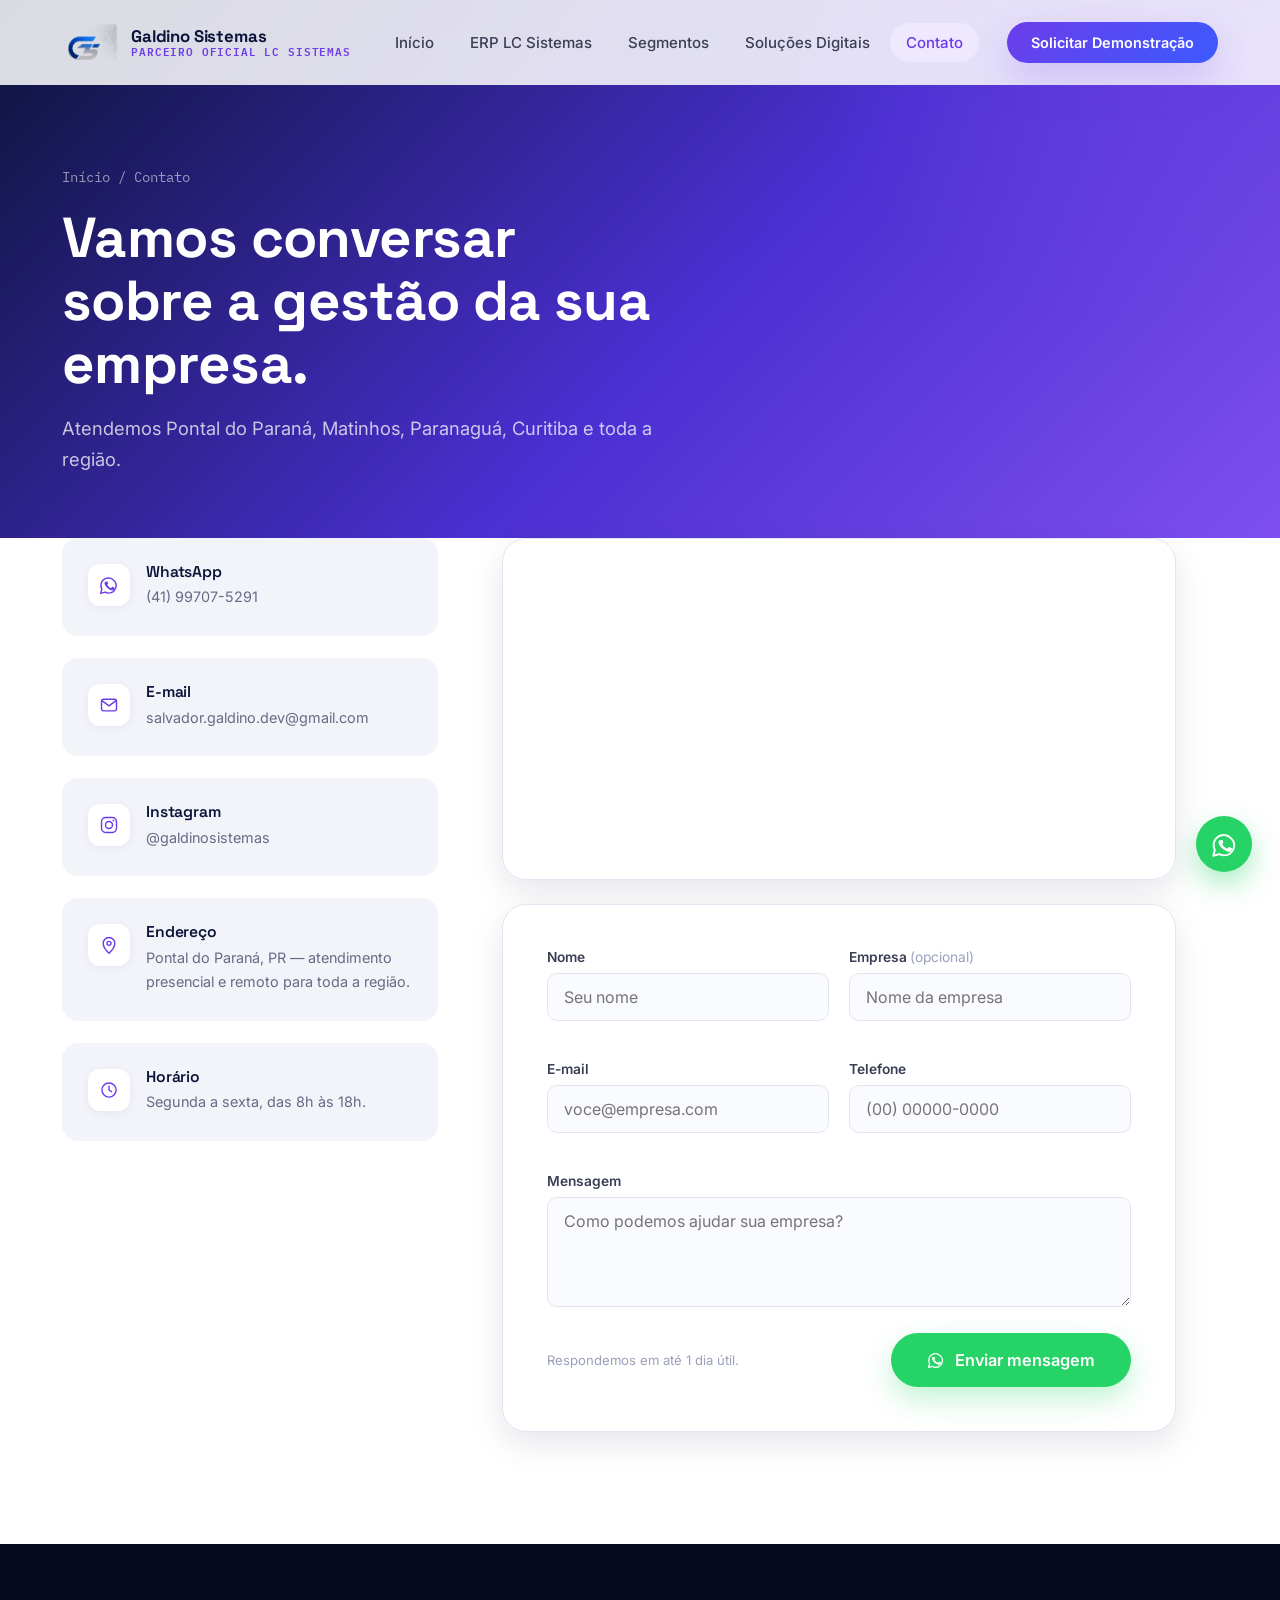
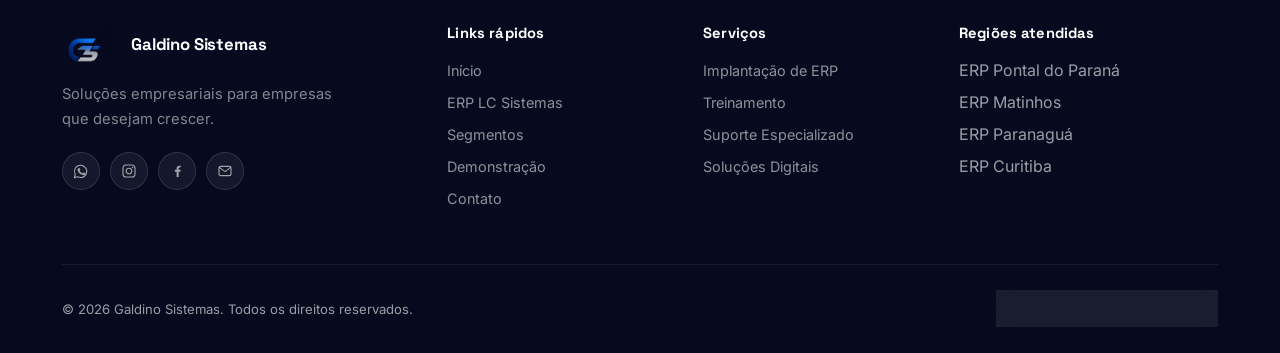
==== contato.html @ b634bb90 "Primeiro commit" ====
<!DOCTYPE html>
<html lang="pt-BR">
<head>
<meta charset="UTF-8">
<meta name="viewport" content="width=device-width, initial-scale=1.0">
<title>Contato | Galdino Sistemas — Parceiro Oficial LC Sistemas</title>
<meta name="description" content="Fale com a Galdino Sistemas, Parceiro Oficial LC Sistemas. WhatsApp, e-mail, endereço e horário de atendimento para implantação de ERP e consultoria empresarial.">
<meta name="keywords" content="contato Galdino Sistemas, ERP Pontal do Paraná, ERP Matinhos, ERP Paranaguá, ERP Curitiba, LC Sistemas, implantação ERP">
<meta name="robots" content="index, follow">
<link rel="canonical" href="https://www.galdinosistemas.com.br/contato.html">
<link rel="icon" href="assets/favicon-32x32.png" sizes="32x32">
<link rel="icon" href="assets/favicon-16x16.png" sizes="16x16">
<link rel="apple-touch-icon" href="assets/apple-touch-icon.png">
<link rel="preconnect" href="https://fonts.googleapis.com">
<link rel="preconnect" href="https://fonts.gstatic.com" crossorigin>
<link href="https://fonts.googleapis.com/css2?family=Space+Grotesk:wght@500;600;700&family=Inter:wght@400;500;600;700&family=IBM+Plex+Mono:wght@500;600&display=swap" rel="stylesheet">
<link rel="stylesheet" href="css/style.css">
<link rel="stylesheet" href="css/responsive.css">
</head>
<body>
<svg xmlns="http://www.w3.org/2000/svg" style="display:none" aria-hidden="true" focusable="false">
<defs>

  <!-- ===== UI / UTILITY ===== -->
  <symbol id="icon-check" viewBox="0 0 24 24"><path d="M20 6L9 17l-5-5" fill="none" stroke="currentColor" stroke-width="2" stroke-linecap="round" stroke-linejoin="round"/></symbol>
  <symbol id="icon-arrow-right" viewBox="0 0 24 24"><path d="M5 12h14M13 6l6 6-6 6" fill="none" stroke="currentColor" stroke-width="2" stroke-linecap="round" stroke-linejoin="round"/></symbol>
  <symbol id="icon-menu" viewBox="0 0 24 24"><path d="M3 6h18M3 12h18M3 18h18" fill="none" stroke="currentColor" stroke-width="2" stroke-linecap="round"/></symbol>
  <symbol id="icon-close" viewBox="0 0 24 24"><path d="M18 6L6 18M6 6l12 12" fill="none" stroke="currentColor" stroke-width="2" stroke-linecap="round"/></symbol>
  <symbol id="icon-whatsapp" viewBox="0 0 24 24"><path d="M17.6 6.3A8.9 8.9 0 0 0 3.4 16.8L2 22l5.3-1.4a8.9 8.9 0 0 0 4.3 1.1h0a8.9 8.9 0 0 0 6-15.5Z" fill="none" stroke="currentColor" stroke-width="1.7" stroke-linecap="round" stroke-linejoin="round"/><path d="M8.7 8.4c.2-.5.4-.5.6-.5h.5c.2 0 .4 0 .5.4.2.5.6 1.6.6 1.7.1.1.1.3 0 .4-.1.2-.1.3-.3.4-.1.2-.3.3-.4.5-.1.1-.3.3-.1.6.2.3.8 1.3 1.7 2.1 1.2 1 2.1 1.4 2.4 1.5.3.1.5.1.6-.1.2-.2.7-.8.9-1.1.2-.2.4-.2.6-.1.2.1 1.5.7 1.8.8.3.1.5.2.5.4.1.2.1.9-.2 1.6-.3.7-1.5 1.4-2.1 1.4-.6.1-1.1.2-3.6-1-2.9-1.3-4.7-4.2-4.9-4.4-.1-.2-1.1-1.5-1.1-2.8 0-1.3.7-2 1-2.2Z" fill="currentColor" stroke="none"/></symbol>
  <symbol id="icon-instagram" viewBox="0 0 24 24"><rect x="3" y="3" width="18" height="18" rx="5" fill="none" stroke="currentColor" stroke-width="1.7"/><circle cx="12" cy="12" r="4.2" fill="none" stroke="currentColor" stroke-width="1.7"/><circle cx="17.4" cy="6.6" r="1.1" fill="currentColor" stroke="none"/></symbol>
  <symbol id="icon-facebook" viewBox="0 0 24 24"><path d="M14.5 21v-7.7h2.6l.4-3h-3v-1.9c0-.9.2-1.5 1.5-1.5h1.6V4.2c-.3 0-1.2-.1-2.3-.1-2.3 0-3.9 1.4-3.9 4v2.2H8.8v3h2.6V21Z" fill="currentColor" stroke="none"/></symbol>
  <symbol id="icon-mail" viewBox="0 0 24 24"><rect x="3" y="5" width="18" height="14" rx="2.5" fill="none" stroke="currentColor" stroke-width="1.7"/><path d="M4 7l8 6 8-6" fill="none" stroke="currentColor" stroke-width="1.7" stroke-linecap="round" stroke-linejoin="round"/></symbol>
  <symbol id="icon-pin" viewBox="0 0 24 24"><path d="M12 22s7-6.4 7-12a7 7 0 0 0-14 0c0 5.6 7 12 7 12Z" fill="none" stroke="currentColor" stroke-width="1.7" stroke-linejoin="round"/><circle cx="12" cy="10" r="2.4" fill="none" stroke="currentColor" stroke-width="1.7"/></symbol>
  <symbol id="icon-clock" viewBox="0 0 24 24"><circle cx="12" cy="12" r="8.5" fill="none" stroke="currentColor" stroke-width="1.7"/><path d="M12 7.5V12l3 2" fill="none" stroke="currentColor" stroke-width="1.7" stroke-linecap="round" stroke-linejoin="round"/></symbol>
  <symbol id="icon-phone" viewBox="0 0 24 24"><path d="M6.6 3.8 9 4.2c.5.1.8.5.9 1l.7 3a1 1 0 0 1-.3 1L8.9 10.6a13.6 13.6 0 0 0 4.5 4.5l1.4-1.4a1 1 0 0 1 1-.3l3 .7c.5.1.9.4 1 .9l.4 2.4c.1.7-.4 1.3-1.1 1.4-9 1-15.6-5.6-14.6-14.6.1-.7.7-1.2 1.4-1.1Z" fill="none" stroke="currentColor" stroke-width="1.6" stroke-linejoin="round"/></symbol>
  <symbol id="icon-badge" viewBox="0 0 24 24"><path d="M12 2 4 5v6c0 5 3.4 8.3 8 11 4.6-2.7 8-6 8-11V5l-8-3Z" fill="none" stroke="currentColor" stroke-width="1.6" stroke-linejoin="round"/><path d="M8.5 12.2l2.3 2.3 4.7-4.9" fill="none" stroke="currentColor" stroke-width="1.6" stroke-linecap="round" stroke-linejoin="round"/></symbol>

  <!-- ===== DIFERENCIAIS / WHY-CHOOSE ===== -->
  <symbol id="icon-implantacao" viewBox="0 0 24 24"><rect x="3.5" y="3.5" width="17" height="17" rx="3" fill="none" stroke="currentColor" stroke-width="1.6"/><path d="M8 12.5l2.6 2.6L16.5 9" fill="none" stroke="currentColor" stroke-width="1.6" stroke-linecap="round" stroke-linejoin="round"/></symbol>
  <symbol id="icon-treinamento" viewBox="0 0 24 24"><path d="M12 4 2 8l10 4 10-4-10-4Z" fill="none" stroke="currentColor" stroke-width="1.6" stroke-linejoin="round"/><path d="M6 10.5V16c0 1.4 2.7 2.5 6 2.5s6-1.1 6-2.5v-5.5" fill="none" stroke="currentColor" stroke-width="1.6" stroke-linejoin="round"/><path d="M20 9v6" fill="none" stroke="currentColor" stroke-width="1.6" stroke-linecap="round"/></symbol>
  <symbol id="icon-suporte" viewBox="0 0 24 24"><circle cx="12" cy="12" r="8.5" fill="none" stroke="currentColor" stroke-width="1.6"/><circle cx="12" cy="12" r="3.4" fill="none" stroke="currentColor" stroke-width="1.6"/><path d="M6.1 6.1l3.4 3.4M17.9 6.1l-3.4 3.4M6.1 17.9l3.4-3.4M17.9 17.9l-3.4-3.4" stroke="currentColor" stroke-width="1.6" stroke-linecap="round"/></symbol>
  <symbol id="icon-consultoria" viewBox="0 0 24 24"><path d="M4 19V9.5L12 4l8 5.5V19" fill="none" stroke="currentColor" stroke-width="1.6" stroke-linejoin="round"/><path d="M9 19v-5h6v5" fill="none" stroke="currentColor" stroke-width="1.6" stroke-linejoin="round"/><path d="M9.5 11h5" stroke="currentColor" stroke-width="1.6" stroke-linecap="round"/></symbol>
  <symbol id="icon-automacao" viewBox="0 0 24 24"><circle cx="12" cy="12" r="3" fill="none" stroke="currentColor" stroke-width="1.6"/><path d="M12 3v2.4M12 18.6V21M21 12h-2.4M5.4 12H3M18.4 5.6l-1.7 1.7M7.3 16.7l-1.7 1.7M18.4 18.4l-1.7-1.7M7.3 7.3 5.6 5.6" stroke="currentColor" stroke-width="1.6" stroke-linecap="round"/></symbol>
  <symbol id="icon-atendimento" viewBox="0 0 24 24"><path d="M4 12a8 8 0 0 1 16 0v4.5a2 2 0 0 1-2 2H16" fill="none" stroke="currentColor" stroke-width="1.6" stroke-linejoin="round"/><rect x="3.2" y="11" width="3.6" height="5.4" rx="1.2" fill="none" stroke="currentColor" stroke-width="1.6"/><rect x="17.2" y="11" width="3.6" height="5.4" rx="1.2" fill="none" stroke="currentColor" stroke-width="1.6"/><path d="M13.6 18.5a1.8 1.8 0 0 1-1.8 1.6H11" fill="none" stroke="currentColor" stroke-width="1.6" stroke-linecap="round"/></symbol>

  <!-- ===== MODULOS ERP ===== -->
  <symbol id="icon-financeiro" viewBox="0 0 24 24"><circle cx="12" cy="12" r="8.5" fill="none" stroke="currentColor" stroke-width="1.6"/><path d="M12 7v10M14.8 9.3c0-1-1-1.8-2.8-1.8-1.7 0-2.8.8-2.8 1.9 0 2.7 5.6 1.3 5.6 4 0 1.2-1.1 2-2.8 2-1.8 0-2.8-.8-2.8-1.8" fill="none" stroke="currentColor" stroke-width="1.6" stroke-linecap="round"/></symbol>
  <symbol id="icon-pdv" viewBox="0 0 24 24"><rect x="3" y="6.5" width="18" height="12" rx="2" fill="none" stroke="currentColor" stroke-width="1.6"/><path d="M3 10.5h18" stroke="currentColor" stroke-width="1.6"/><path d="M7 14h3M7 16.3h5" stroke="currentColor" stroke-width="1.6" stroke-linecap="round"/><path d="M9 6.5V4.8A1.8 1.8 0 0 1 10.8 3h2.4a1.8 1.8 0 0 1 1.8 1.8v1.7" fill="none" stroke="currentColor" stroke-width="1.6"/></symbol>
  <symbol id="icon-estoque" viewBox="0 0 24 24"><path d="M3.5 7.5 12 3l8.5 4.5L12 12 3.5 7.5Z" fill="none" stroke="currentColor" stroke-width="1.6" stroke-linejoin="round"/><path d="M3.5 7.5V16l8.5 4.5V12M20.5 7.5V16L12 20.5" fill="none" stroke="currentColor" stroke-width="1.6" stroke-linejoin="round"/></symbol>
  <symbol id="icon-compras" viewBox="0 0 24 24"><path d="M6 8h13.2l-1.4 8.2a2 2 0 0 1-2 1.6H8.6a2 2 0 0 1-2-1.7L5.1 4.7A1 1 0 0 0 4.1 4H2.5" fill="none" stroke="currentColor" stroke-width="1.6" stroke-linejoin="round" stroke-linecap="round"/><circle cx="9.5" cy="21" r="1.1" fill="currentColor" stroke="none"/><circle cx="17" cy="21" r="1.1" fill="currentColor" stroke="none"/><path d="M9 8V6a3 3 0 0 1 6 0v2" fill="none" stroke="currentColor" stroke-width="1.6"/></symbol>
  <symbol id="icon-vendas" viewBox="0 0 24 24"><path d="M3 12.5 10 5.5l4 4 6.5-6.5" fill="none" stroke="currentColor" stroke-width="1.6" stroke-linecap="round" stroke-linejoin="round"/><path d="M15.5 3h5v5" fill="none" stroke="currentColor" stroke-width="1.6" stroke-linecap="round" stroke-linejoin="round"/><path d="M3 16v4.5h18" fill="none" stroke="currentColor" stroke-width="1.6" stroke-linecap="round" stroke-linejoin="round"/></symbol>
  <symbol id="icon-fiscal" viewBox="0 0 24 24"><path d="M6 2.5h9l3.5 3.5V21H6z" fill="none" stroke="currentColor" stroke-width="1.6" stroke-linejoin="round"/><path d="M15 2.5V6h3.5" fill="none" stroke="currentColor" stroke-width="1.6" stroke-linejoin="round"/><path d="M8.5 11h7M8.5 14h7M8.5 17h4.5" stroke="currentColor" stroke-width="1.6" stroke-linecap="round"/></symbol>
  <symbol id="icon-nfe" viewBox="0 0 24 24"><rect x="3.5" y="4" width="13" height="16" rx="1.6" fill="none" stroke="currentColor" stroke-width="1.6"/><path d="M6.5 8h7M6.5 11h7M6.5 14h4.5" stroke="currentColor" stroke-width="1.6" stroke-linecap="round"/><circle cx="17.7" cy="16.8" r="3.3" fill="none" stroke="currentColor" stroke-width="1.6"/><path d="M16.4 16.8l1 1 1.7-1.9" fill="none" stroke="currentColor" stroke-width="1.4" stroke-linecap="round" stroke-linejoin="round"/></symbol>
  <symbol id="icon-nfce" viewBox="0 0 24 24"><path d="M5 3h14v16.5l-2.3-1.5-2.3 1.5-2.4-1.5-2.4 1.5-2.3-1.5L5 19.5Z" fill="none" stroke="currentColor" stroke-width="1.6" stroke-linejoin="round"/><path d="M8 8h8M8 11h8M8 14h5" stroke="currentColor" stroke-width="1.6" stroke-linecap="round"/></symbol>
  <symbol id="icon-pix" viewBox="0 0 24 24"><path d="M8.6 4 4 8.6a2.7 2.7 0 0 0 0 3.8L8.6 17a2.7 2.7 0 0 0 3.8 0l1.2-1.2M15.4 20l4.6-4.6a2.7 2.7 0 0 0 0-3.8L15.4 7a2.7 2.7 0 0 0-3.8 0l-1.2 1.2" fill="none" stroke="currentColor" stroke-width="1.6" stroke-linecap="round" stroke-linejoin="round"/><rect x="10.5" y="10.5" width="3" height="3" rx="0.6" transform="rotate(45 12 12)" fill="currentColor" stroke="none"/></symbol>
  <symbol id="icon-relatorios" viewBox="0 0 24 24"><rect x="3.5" y="3" width="17" height="18" rx="1.8" fill="none" stroke="currentColor" stroke-width="1.6"/><path d="M8 17V11M12 17V8M16 17v-4.5" stroke="currentColor" stroke-width="1.7" stroke-linecap="round"/></symbol>
  <symbol id="icon-dashboard" viewBox="0 0 24 24"><rect x="3.5" y="3.5" width="7.5" height="7.5" rx="1.4" fill="none" stroke="currentColor" stroke-width="1.6"/><rect x="13" y="3.5" width="7.5" height="4.6" rx="1.4" fill="none" stroke="currentColor" stroke-width="1.6"/><rect x="13" y="10" width="7.5" height="10.5" rx="1.4" fill="none" stroke="currentColor" stroke-width="1.6"/><rect x="3.5" y="13" width="7.5" height="7.5" rx="1.4" fill="none" stroke="currentColor" stroke-width="1.6"/></symbol>
  <symbol id="icon-crm" viewBox="0 0 24 24"><circle cx="9" cy="8" r="3.2" fill="none" stroke="currentColor" stroke-width="1.6"/><path d="M3.5 19c0-3 2.5-5.2 5.5-5.2s5.5 2.2 5.5 5.2" fill="none" stroke="currentColor" stroke-width="1.6" stroke-linecap="round"/><path d="M16 5.3a3.2 3.2 0 0 1 0 6.2M18.6 19c0-2.4-1.6-4.4-3.8-5" fill="none" stroke="currentColor" stroke-width="1.6" stroke-linecap="round"/></symbol>
  <symbol id="icon-mobile" viewBox="0 0 24 24"><rect x="6.5" y="2.5" width="11" height="19" rx="2.2" fill="none" stroke="currentColor" stroke-width="1.6"/><path d="M10.7 18.3h2.6" stroke="currentColor" stroke-width="1.7" stroke-linecap="round"/></symbol>

  <!-- ===== SEGMENTOS ===== -->
  <symbol id="icon-mercado" viewBox="0 0 24 24"><path d="M4 8.5 5.3 4h13.4l1.3 4.5" fill="none" stroke="currentColor" stroke-width="1.6" stroke-linejoin="round"/><path d="M4.5 8.5h15l-1 11.5a1.6 1.6 0 0 1-1.6 1.5H7.1a1.6 1.6 0 0 1-1.6-1.5Z" fill="none" stroke="currentColor" stroke-width="1.6" stroke-linejoin="round"/><path d="M9 12a3 3 0 0 0 6 0" fill="none" stroke="currentColor" stroke-width="1.6" stroke-linecap="round"/></symbol>
  <symbol id="icon-farmacia" viewBox="0 0 24 24"><rect x="3" y="3" width="18" height="18" rx="3" fill="none" stroke="currentColor" stroke-width="1.6"/><path d="M12 7.5v9M7.5 12h9" stroke="currentColor" stroke-width="1.8" stroke-linecap="round"/></symbol>
  <symbol id="icon-autopecas" viewBox="0 0 24 24"><circle cx="7" cy="17" r="2.3" fill="none" stroke="currentColor" stroke-width="1.6"/><circle cx="17" cy="17" r="2.3" fill="none" stroke="currentColor" stroke-width="1.6"/><path d="M9.2 17h5.6M4.7 17 6 10.5h4.3L14 14h3.5c1 0 1.7.4 2.1 1.2l.4.8M6 10.5 8 5.5h4l1.5 4" fill="none" stroke="currentColor" stroke-width="1.6" stroke-linecap="round" stroke-linejoin="round"/></symbol>
  <symbol id="icon-construcao" viewBox="0 0 24 24"><path d="M3 21 12 3l9 18Z" fill="none" stroke="currentColor" stroke-width="1.6" stroke-linejoin="round"/><path d="M8 13h8M6.2 17h11.6" stroke="currentColor" stroke-width="1.6" stroke-linecap="round"/></symbol>
  <symbol id="icon-distribuidora" viewBox="0 0 24 24"><rect x="3" y="10.5" width="7.5" height="7.5" rx="1" fill="none" stroke="currentColor" stroke-width="1.6"/><rect x="13.5" y="10.5" width="7.5" height="7.5" rx="1" fill="none" stroke="currentColor" stroke-width="1.6"/><path d="M9.5 10.5 12 4l2.5 6.5" fill="none" stroke="currentColor" stroke-width="1.6" stroke-linejoin="round"/><path d="M12 4v6.5" stroke="currentColor" stroke-width="1.6"/></symbol>
  <symbol id="icon-roupas" viewBox="0 0 24 24"><path d="M9 4 6 5.5 3 8.5l2.5 2.3L7 9.4V20h10V9.4l1.5 1.4L21 8.5 18 5.5 15 4a3 3 0 0 1-6 0Z" fill="none" stroke="currentColor" stroke-width="1.6" stroke-linejoin="round"/></symbol>
  <symbol id="icon-papelaria" viewBox="0 0 24 24"><path d="M5 3h9l5 5v13H5z" fill="none" stroke="currentColor" stroke-width="1.6" stroke-linejoin="round"/><path d="M14 3v5h5" fill="none" stroke="currentColor" stroke-width="1.6" stroke-linejoin="round"/><path d="M8 12.5 13.5 7l2 2L10 14.5H8Z" fill="none" stroke="currentColor" stroke-width="1.4" stroke-linejoin="round"/></symbol>
  <symbol id="icon-restaurante" viewBox="0 0 24 24"><path d="M6 2.5v8.5M4.5 2.5v5.6a1.5 1.5 0 0 0 3 0V2.5M6 11v10.5" fill="none" stroke="currentColor" stroke-width="1.5" stroke-linecap="round" stroke-linejoin="round"/><path d="M17.5 2.5c-2 0-3.2 2-3.2 5s1.2 4.3 2.4 4.7v9.3" fill="none" stroke="currentColor" stroke-width="1.5" stroke-linecap="round" stroke-linejoin="round"/></symbol>
  <symbol id="icon-padaria" viewBox="0 0 24 24"><path d="M12 4c-3 0-5.5 2.6-5.5 6 0 1.4.5 2.4 1.2 3.2-1 .5-1.7 1.5-1.7 2.7 0 1.7 1.4 3.1 3.2 3.1H14.8c1.8 0 3.2-1.4 3.2-3.1 0-1.2-.7-2.2-1.7-2.7.7-.8 1.2-1.8 1.2-3.2 0-3.4-2.5-6-5.5-6Z" fill="none" stroke="currentColor" stroke-width="1.6" stroke-linejoin="round"/></symbol>
  <symbol id="icon-lojas" viewBox="0 0 24 24"><path d="M3.5 9.5 4.5 4h15l1 5.5" fill="none" stroke="currentColor" stroke-width="1.6" stroke-linejoin="round"/><path d="M4 9.5a2.3 2.3 0 0 0 4.5.6 2.3 2.3 0 0 0 4.5 0 2.3 2.3 0 0 0 4.5 0 2.3 2.3 0 0 0 4.5-.6" fill="none" stroke="currentColor" stroke-width="1.6" stroke-linejoin="round"/><path d="M5 9.5V20h14V9.5" fill="none" stroke="currentColor" stroke-width="1.6" stroke-linejoin="round"/><path d="M9.5 20v-5.5h5V20" fill="none" stroke="currentColor" stroke-width="1.6" stroke-linejoin="round"/></symbol>

  <!-- ===== TIMELINE ===== -->
  <symbol id="icon-solicitacao" viewBox="0 0 24 24"><path d="M5 4h14v13.5H9L5 21Z" fill="none" stroke="currentColor" stroke-width="1.6" stroke-linejoin="round"/><path d="M8 8.5h8M8 12h5" stroke="currentColor" stroke-width="1.6" stroke-linecap="round"/></symbol>
  <symbol id="icon-demonstracao" viewBox="0 0 24 24"><rect x="3" y="4.5" width="18" height="12" rx="1.8" fill="none" stroke="currentColor" stroke-width="1.6"/><path d="M9 20h6M12 16.5V20" stroke="currentColor" stroke-width="1.6" stroke-linecap="round"/><path d="M10.5 8.3v4.3l3.8-2.1Z" fill="currentColor" stroke="none"/></symbol>

</defs>
</svg>


<header class="site-header">
  <div class="container">
    <a href="index.html" class="brand">
      <img src="img/galdino-logo.png" alt="Galdino Sistemas">
      <span class="brand-text"><strong>Galdino Sistemas</strong><span>Parceiro Oficial LC Sistemas</span></span>
    </a>
    <nav class="main-nav" id="main-nav">
      <a href="index.html">Início</a>
      <a href="erp.html">ERP LC Sistemas</a>
      <a href="segmentos.html">Segmentos</a>
      <a href="index.html#solucoes-digitais">Soluções Digitais</a>
      <a href="contato.html">Contato</a>
    </nav>
    <div class="header-actions">
      <a href="demonstracao.html" class="btn btn-primary">Solicitar Demonstração</a>
      <button class="nav-toggle" aria-label="Abrir menu" aria-expanded="false">
        <svg class="icon"><use href="#icon-menu"></use></svg>
      </button>
    </div>
  </div>
</header>
<div class="nav-backdrop" id="nav-backdrop"></div>

<main>

  <section class="page-hero" style="padding-bottom:64px">
    <div class="container">
      <div class="breadcrumb"><a href="index.html">Início</a> / Contato</div>
      <h1 style="max-width:600px">Vamos conversar sobre a gestão da sua empresa.</h1>
      <p class="lead">Atendemos Pontal do Paraná, Matinhos, Paranaguá, Curitiba e toda a região.</p>
    </div>
  </section>

  <section style="padding-top:0">
    <div class="container">
      <div class="content-block" style="align-items:flex-start; grid-template-columns: 0.9fr 1.1fr;">

        <div class="form-side reveal">
          <div class="side-info-card">
            <span class="side-icon"><svg class="icon"><use href="#icon-whatsapp"></use></svg></span>
            <div><h4>WhatsApp</h4><p><a href="https://wa.me/5541997075291" target="_blank" rel="noopener">(41) 99707-5291</a></p></div>
          </div>
          <div class="side-info-card">
            <span class="side-icon"><svg class="icon"><use href="#icon-mail"></use></svg></span>
            <div><h4>E-mail</h4><p><a href="mailto:salvador.galdino.dev@gmail.com">salvador.galdino.dev@gmail.com</a></p></div>
          </div>
          <div class="side-info-card">
            <span class="side-icon"><svg class="icon"><use href="#icon-instagram"></use></svg></span>
            <div><h4>Instagram</h4><p><a href="https://www.instagram.com/galdinosistemas/" target="_blank" rel="noopener">@galdinosistemas</a></p></div>
          </div>
          <div class="side-info-card">
            <span class="side-icon"><svg class="icon"><use href="#icon-pin"></use></svg></span>
            <div><h4>Endereço</h4><p>Pontal do Paraná, PR — atendimento presencial e remoto para toda a região.</p></div>
          </div>
          <div class="side-info-card">
            <span class="side-icon"><svg class="icon"><use href="#icon-clock"></use></svg></span>
            <div><h4>Horário</h4><p>Segunda a sexta, das 8h às 18h.</p></div>
          </div>
        </div>

        <div class="reveal">
          <div class="map-embed">
            <iframe src="https://www.google.com/maps?q=Pontal%20do%20Paran%C3%A1%2C%20PR&output=embed" loading="lazy" title="Localização da Galdino Sistemas" allowfullscreen></iframe>
          </div>

          <div class="form-card" style="margin-top:24px">
            <form data-form data-success="#form-success-contato">
              <div class="form-grid">
                <div class="field"><label for="c-nome">Nome</label><input type="text" id="c-nome" name="nome" placeholder="Seu nome" required></div>
                <div class="field"><label for="c-empresa">Empresa <span class="opt">(opcional)</span></label><input type="text" id="c-empresa" name="empresa" placeholder="Nome da empresa"></div>
                <div class="field"><label for="c-email">E-mail</label><input type="email" id="c-email" name="email" placeholder="voce@empresa.com" required></div>
                <div class="field"><label for="c-telefone">Telefone</label><input type="tel" id="c-telefone" name="telefone" placeholder="(00) 00000-0000" required></div>
                <div class="field full"><label for="c-mensagem">Mensagem</label><textarea id="c-mensagem" name="mensagem" placeholder="Como podemos ajudar sua empresa?" required></textarea></div>
              </div>
              <div class="form-foot">
                <span class="form-note">Respondemos em até 1 dia útil.</span>
                <button type="submit" class="btn btn-whatsapp-solid btn-lg">
                  <svg class="icon"><use href="#icon-whatsapp"></use></svg>
                  Enviar mensagem
                </button>
              </div>
            </form>
            <div class="form-success" id="form-success-contato">
              <div class="success-icon"><svg class="icon"><use href="#icon-check"></use></svg></div>
              <h3>Mensagem enviada!</h3>
              <p style="margin-top:10px">Você está sendo direcionado para o WhatsApp com sua mensagem já preenchida.</p>
              <a href="#" target="_blank" rel="noopener" class="btn btn-whatsapp btn-lg form-success-whatsapp" style="margin-top:18px">
                <svg class="icon"><use href="#icon-whatsapp"></use></svg>
                Abrir WhatsApp
              </a>
            </div>
          </div>
        </div>

      </div>
    </div>
  </section>

</main>

<footer class="site-footer">
  <div class="container">
    <div class="footer-grid">
      <div class="footer-brand">
        <a href="index.html" class="brand"><img src="img/galdino-logo.png" alt="Galdino Sistemas"><span class="brand-text"><strong>Galdino Sistemas</strong></span></a>
        <p>Soluções empresariais para empresas que desejam crescer.</p>
        <div class="footer-social">
          <a href="https://wa.me/5541997075291" target="_blank" rel="noopener" aria-label="WhatsApp"><svg class="icon"><use href="#icon-whatsapp"></use></svg></a>
          <a href="https://www.instagram.com/galdinosistemas/" target="_blank" rel="noopener" aria-label="Instagram"><svg class="icon"><use href="#icon-instagram"></use></svg></a>
          <a href="https://www.facebook.com/profile.php?id=61591212642550" target="_blank" rel="noopener" aria-label="Facebook"><svg class="icon"><use href="#icon-facebook"></use></svg></a>
          <a href="mailto:salvador.galdino.dev@gmail.com" aria-label="E-mail"><svg class="icon"><use href="#icon-mail"></use></svg></a>
        </div>
      </div>
      <div class="footer-col">
        <h5>Links rápidos</h5>
        <ul><li><a href="index.html">Início</a></li><li><a href="erp.html">ERP LC Sistemas</a></li><li><a href="segmentos.html">Segmentos</a></li><li><a href="demonstracao.html">Demonstração</a></li><li><a href="contato.html">Contato</a></li></ul>
      </div>
      <div class="footer-col">
        <h5>Serviços</h5>
        <ul><li><a href="erp.html">Implantação de ERP</a></li><li><a href="erp.html">Treinamento</a></li><li><a href="erp.html">Suporte Especializado</a></li><li><a href="index.html#solucoes-digitais">Soluções Digitais</a></li></ul>
      </div>
      <div class="footer-col">
        <h5>Regiões atendidas</h5>
        <ul><li>ERP Pontal do Paraná</li><li>ERP Matinhos</li><li>ERP Paranaguá</li><li>ERP Curitiba</li></ul>
      </div>
    </div>
    <div class="footer-bottom">
      <span>&copy; <span id="year"></span> Galdino Sistemas. Todos os direitos reservados.</span>
      <span class="badge-partner"><span class="badge-check"><svg class="icon"><use href="#icon-check"></use></svg></span>Parceiro Oficial LC Sistemas</span>
    </div>
  </div>
</footer>

<a href="https://wa.me/5541997075291" target="_blank" rel="noopener" class="whatsapp-float" aria-label="Falar pelo WhatsApp"><svg class="icon"><use href="#icon-whatsapp"></use></svg></a>


<script src="js/script.js"></script>
</body>
</html>
---- css/style.css ----
/* =========================================================================
   GALDINO SISTEMAS — Parceiro Oficial LC Sistemas
   style.css — folha de estilos principal
   Sumário:
     1. Reset & variáveis (design tokens)
     2. Tipografia base
     3. Utilitários (container, botões, badges, eyebrow)
     4. Header / navegação
     5. Hero
     6. Selo parceiro / marquee de confiança
     7. Seção "Por que escolher"
     8. Módulos do ERP
     9. Segmentos
    10. Como funciona (timeline)
    11. Diferenciais
    12. CTA banners
    13. Depoimentos / especialistas
    14. FAQ
    15. Formulário (demonstração / contato)
    16. Rodapé
    17. Página interna: hero secundário
    18. Animações
   ========================================================================= */

/* ---------- 1. RESET & VARIÁVEIS ---------- */
*, *::before, *::after { box-sizing: border-box; margin: 0; padding: 0; }

:root {
  /* Cores de marca */
  --navy-950: #070a1f;
  --navy-900: #0c1338;
  --navy-800: #141c4a;
  --navy-700: #1d2760;

  --purple-600: #6c3ce9;
  --purple-500: #7f4ff0;
  --purple-400: #a98bff;
  --purple-100: #efe9ff;

  --blue-accent: #3b5bff;

  --graphite-900: #1a1d2b;
  --graphite-700: #3a3f54;
  --graphite-500: #656b85;
  --graphite-300: #9aa0bb;

  --gray-50: #fafbff;
  --gray-100: #f3f4fa;
  --gray-200: #e9eaf5;
  --line: #e3e5f2;

  --white: #ffffff;

  --grad-brand: linear-gradient(135deg, #0c1338 0%, #4a2fd1 55%, #7f4ff0 100%);
  --grad-accent: linear-gradient(135deg, #6c3ce9 0%, #3b5bff 100%);
  --grad-soft: linear-gradient(160deg, #f6f4ff 0%, #eef1ff 100%);

  /* Tipografia */
  --font-display: 'Space Grotesk', 'Inter', sans-serif;
  --font-body: 'Inter', -apple-system, BlinkMacSystemFont, sans-serif;
  --font-mono: 'IBM Plex Mono', ui-monospace, monospace;

  /* Espaçamento */
  --section-y: 112px;
  --container-w: 1220px;

  /* Sombras */
  --shadow-sm: 0 2px 10px rgba(20, 22, 60, 0.06);
  --shadow-md: 0 12px 32px rgba(20, 22, 60, 0.10);
  --shadow-lg: 0 24px 64px rgba(20, 22, 60, 0.16);
  --shadow-purple: 0 16px 40px rgba(108, 60, 233, 0.22);

  /* Raios */
  --r-sm: 10px;
  --r-md: 16px;
  --r-lg: 24px;
  --r-pill: 999px;
}

html { scroll-behavior: smooth; }

body {
  font-family: var(--font-body);
  color: var(--graphite-900);
  background: var(--white);
  -webkit-font-smoothing: antialiased;
  overflow-x: hidden;
}

img { max-width: 100%; display: block; }
a { color: inherit; text-decoration: none; }
ul { list-style: none; }
button { font: inherit; cursor: pointer; border: none; background: none; }
svg.icon { width: 1em; height: 1em; fill: none; stroke: currentColor; }

:focus-visible {
  outline: 2.5px solid var(--purple-500);
  outline-offset: 3px;
  border-radius: 4px;
}

@media (prefers-reduced-motion: reduce) {
  *, *::before, *::after {
    animation-duration: 0.001ms !important;
    animation-iteration-count: 1 !important;
    transition-duration: 0.001ms !important;
    scroll-behavior: auto !important;
  }
}

/* ---------- 2. TIPOGRAFIA ---------- */
h1, h2, h3, h4 {
  font-family: var(--font-display);
  font-weight: 600;
  line-height: 1.12;
  letter-spacing: -0.01em;
  color: var(--navy-900);
}

h1 { font-size: clamp(2.4rem, 4.4vw, 3.6rem); font-weight: 700; }
h2 { font-size: clamp(1.9rem, 3.2vw, 2.6rem); }
h3 { font-size: 1.25rem; }

p { line-height: 1.7; color: var(--graphite-500); }

.lead { font-size: 1.15rem; color: var(--graphite-700); line-height: 1.65; }

.section-head {
  max-width: 680px;
  margin: 0 auto 56px;
  text-align: center;
}
.section-head p { margin-top: 14px; }
.section-head.align-left { margin-left: 0; text-align: left; }

.eyebrow {
  display: inline-flex;
  align-items: center;
  gap: 8px;
  font-family: var(--font-mono);
  font-size: 0.76rem;
  letter-spacing: 0.12em;
  text-transform: uppercase;
  color: var(--purple-600);
  font-weight: 600;
  margin-bottom: 14px;
}
.eyebrow::before {
  content: '';
  width: 18px;
  height: 2px;
  background: var(--purple-600);
  display: inline-block;
}

/* ---------- 3. UTILITÁRIOS ---------- */
.container {
  width: 100%;
  max-width: var(--container-w);
  margin: 0 auto;
  padding: 0 32px;
}

section { padding: var(--section-y) 0; }
.bg-light { background: var(--gray-100); }
.bg-soft { background: var(--grad-soft); }
.bg-dark { background: var(--grad-brand); color: var(--white); }
.bg-dark h2, .bg-dark h3 { color: var(--white); }
.bg-dark p { color: rgba(255,255,255,0.72); }

.btn {
  display: inline-flex;
  align-items: center;
  justify-content: center;
  gap: 10px;
  padding: 15px 30px;
  border-radius: var(--r-pill);
  font-weight: 600;
  font-size: 0.98rem;
  transition: transform 0.25s ease, box-shadow 0.25s ease, background 0.25s ease;
  white-space: nowrap;
}
.btn svg { width: 18px; height: 18px; flex-shrink: 0; }
.btn-primary {
  background: var(--grad-accent);
  color: var(--white);
  box-shadow: var(--shadow-purple);
}
.btn-primary:hover { transform: translateY(-2px); box-shadow: 0 20px 44px rgba(108,60,233,0.3); }
.btn-whatsapp {
  background: var(--white);
  color: var(--navy-900);
  border: 1.5px solid var(--line);
}
.btn-whatsapp:hover { border-color: var(--purple-400); transform: translateY(-2px); }
.bg-dark .btn-whatsapp { background: rgba(255,255,255,0.08); color: var(--white); border-color: rgba(255,255,255,0.24); }
.bg-dark .btn-whatsapp:hover { background: rgba(255,255,255,0.14); }
.btn-whatsapp-solid {
  background: #25D366;
  color: var(--white);
  box-shadow: 0 12px 28px rgba(37,211,102,0.28);
}
.btn-whatsapp-solid:hover { background: #20bd5a; transform: translateY(-2px); box-shadow: 0 16px 34px rgba(37,211,102,0.36); }
.btn-outline {
  background: transparent;
  color: var(--navy-900);
  border: 1.5px solid var(--line);
}
.btn-outline:hover { border-color: var(--purple-500); color: var(--purple-600); }
.btn-block { width: 100%; }
.btn-lg { padding: 17px 36px; font-size: 1.02rem; }

.btn-row { display: flex; gap: 14px; flex-wrap: wrap; align-items: center; }

.badge-partner {
  display: inline-flex;
  align-items: center;
  gap: 9px;
  background: rgba(255,255,255,0.08);
  border: 1px solid rgba(255,255,255,0.22);
  color: var(--white);
  padding: 9px 18px 9px 14px;
  border-radius: var(--r-pill);
  font-size: 0.86rem;
  font-weight: 600;
  backdrop-filter: blur(6px);
}
.badge-partner .badge-check {
  width: 20px; height: 20px;
  border-radius: 50%;
  background: var(--grad-accent);
  display: flex; align-items: center; justify-content: center;
  flex-shrink: 0;
}
.badge-partner .badge-check svg { width: 12px; height: 12px; stroke: var(--white); stroke-width: 3; }

.badge-partner.on-light {
  background: var(--purple-100);
  border-color: transparent;
  color: var(--purple-700, var(--navy-900));
}
.badge-partner.on-light .badge-check { background: var(--grad-accent); }

.tag-pill {
  display: inline-block;
  padding: 6px 14px;
  border-radius: var(--r-pill);
  background: var(--gray-100);
  color: var(--graphite-700);
  font-size: 0.82rem;
  font-weight: 500;
}

.grid { display: grid; gap: 28px; }
.grid-2 { grid-template-columns: repeat(2, 1fr); }
.grid-3 { grid-template-columns: repeat(3, 1fr); }
.grid-4 { grid-template-columns: repeat(4, 1fr); }
.grid-5 { grid-template-columns: repeat(5, 1fr); }
.grid-6 { grid-template-columns: repeat(6, 1fr); }

.center { text-align: center; }

.reveal { opacity: 0; transform: translateY(26px); transition: opacity 0.7s ease, transform 0.7s ease; }
.reveal.in-view { opacity: 1; transform: translateY(0); }

/* ---------- 4. HEADER ---------- */
.site-header {
  position: fixed;
  top: 0; left: 0; right: 0;
  z-index: 500;
  background: rgba(255,255,255,0.85);
  backdrop-filter: blur(14px);
  border-bottom: 1px solid transparent;
  transition: border-color 0.3s ease, box-shadow 0.3s ease, background 0.3s ease;
}
.site-header.scrolled {
  border-bottom-color: var(--line);
  box-shadow: 0 8px 24px rgba(20,22,60,0.05);
}
.site-header .container {
  position: relative;
  display: flex;
  align-items: center;
  justify-content: space-between;
  height: 84px;
}
.brand { display: flex; align-items: center; gap: 12px; }
.brand img { height: 40px; width: auto; }
.brand-text { display: flex; flex-direction: column; line-height: 1.1; }
.brand-text strong { font-family: var(--font-display); font-size: 1.05rem; color: var(--navy-900); font-weight: 700; letter-spacing: -0.01em;}
.brand-text span { font-family: var(--font-mono); font-size: 0.66rem; letter-spacing: 0.08em; color: var(--purple-600); text-transform: uppercase; font-weight: 600; }

.main-nav { display: flex; align-items: center; gap: 4px; }
.main-nav a {
  padding: 10px 16px;
  border-radius: var(--r-pill);
  font-weight: 500;
  font-size: 0.94rem;
  color: var(--graphite-700);
  transition: background 0.2s ease, color 0.2s ease;
}
.main-nav a:hover { background: var(--gray-100); color: var(--navy-900); }
.main-nav a.is-active { background: var(--purple-100); color: var(--purple-600); }

.header-actions { display: flex; align-items: center; gap: 14px; }
.header-actions .btn { padding: 12px 24px; font-size: 0.9rem; }

.nav-toggle {
  display: none;
  width: 42px; height: 42px;
  align-items: center; justify-content: center;
  border-radius: var(--r-sm);
  color: var(--navy-900);
  background: transparent;
  transition: background 0.2s ease, color 0.2s ease;
  flex-shrink: 0;
  z-index: 501;
}
.nav-toggle:hover { background: var(--gray-100); }
.nav-toggle svg { width: 22px; height: 22px; }

/* Fundo escurecido atrás do menu mobile aberto */
.nav-backdrop {
  display: none;
  position: fixed;
  inset: 0;
  background: rgba(7, 10, 31, 0.45);
  backdrop-filter: blur(2px);
  z-index: 498;
  opacity: 0;
  transition: opacity 0.25s ease;
}

/* ---------- 5. HERO ---------- */
.hero {
  position: relative;
  padding: 176px 0 120px;
  background: var(--grad-brand);
  color: var(--white);
  overflow: hidden;
}
.hero::before {
  content: '';
  position: absolute;
  width: 900px; height: 900px;
  border-radius: 50%;
  background: radial-gradient(circle, rgba(127,79,240,0.35) 0%, rgba(127,79,240,0) 70%);
  top: -420px; right: -260px;
  pointer-events: none;
}
.hero::after {
  content: '';
  position: absolute;
  inset: 0;
  background-image:
    linear-gradient(rgba(255,255,255,0.045) 1px, transparent 1px),
    linear-gradient(90deg, rgba(255,255,255,0.045) 1px, transparent 1px);
  background-size: 44px 44px;
  mask-image: linear-gradient(180deg, rgba(0,0,0,0.6), transparent 75%);
  pointer-events: none;
}
.hero .container {
  position: relative;
  z-index: 2;
  display: grid;
  grid-template-columns: 1.05fr 0.95fr;
  gap: 56px;
  align-items: center;
}
.hero-copy h1 { color: var(--white); margin: 18px 0 20px; }
.hero-copy .lead { color: rgba(255,255,255,0.76); max-width: 520px; margin-bottom: 34px; }
.hero .badge-partner { margin-bottom: 22px; }
.hero-proof {
  display: flex;
  gap: 34px;
  margin-top: 48px;
  padding-top: 32px;
  border-top: 1px solid rgba(255,255,255,0.14);
}
.hero-proof .stat-num {
  font-family: var(--font-mono);
  font-size: 1.7rem;
  font-weight: 600;
  color: var(--white);
  display: block;
}
.hero-proof .stat-label { font-size: 0.82rem; color: rgba(255,255,255,0.6); margin-top: 4px; }

/* Painel mockup do dashboard (elemento assinatura) */
.dash-mock {
  position: relative;
  background: rgba(255,255,255,0.06);
  border: 1px solid rgba(255,255,255,0.16);
  border-radius: var(--r-lg);
  padding: 20px;
  backdrop-filter: blur(10px);
  box-shadow: var(--shadow-lg);
  animation: float-panel 7s ease-in-out infinite;
}
.dash-mock .dash-topbar {
  display: flex;
  align-items: center;
  gap: 8px;
  margin-bottom: 18px;
}
.dash-mock .dash-topbar span { width: 9px; height: 9px; border-radius: 50%; background: rgba(255,255,255,0.28); }
.dash-mock .dash-topbar .dash-title {
  margin-left: 8px;
  font-family: var(--font-mono);
  font-size: 0.72rem;
  color: rgba(255,255,255,0.55);
  letter-spacing: 0.04em;
}
.dash-kpis { display: grid; grid-template-columns: repeat(3, 1fr); gap: 10px; margin-bottom: 16px; }
.dash-kpi {
  background: rgba(255,255,255,0.07);
  border: 1px solid rgba(255,255,255,0.1);
  border-radius: var(--r-sm);
  padding: 12px 14px;
}
.dash-kpi .kpi-label { font-size: 0.68rem; color: rgba(255,255,255,0.5); text-transform: uppercase; letter-spacing: 0.05em; font-family: var(--font-mono); }
.dash-kpi .kpi-value { font-family: var(--font-mono); font-size: 1.28rem; font-weight: 600; color: var(--white); margin-top: 6px; }
.dash-kpi .kpi-trend { font-size: 0.72rem; color: #7ce8b6; margin-top: 3px; }

.dash-chart {
  background: rgba(255,255,255,0.06);
  border: 1px solid rgba(255,255,255,0.1);
  border-radius: var(--r-sm);
  padding: 16px 16px 10px;
  margin-bottom: 14px;
}
.dash-chart .chart-label { font-family: var(--font-mono); font-size: 0.7rem; color: rgba(255,255,255,0.5); margin-bottom: 12px; }
.chart-bars { display: flex; align-items: flex-end; gap: 8px; height: 92px; }
.chart-bars span {
  flex: 1;
  background: linear-gradient(180deg, #a98bff, #6c3ce9);
  border-radius: 4px 4px 0 0;
  transform: scaleY(0);
  transform-origin: bottom;
  animation: grow-bar 1s cubic-bezier(.2,.9,.3,1) forwards;
}
.dash-modules { display: flex; gap: 8px; flex-wrap: wrap; }
.dash-modules .mod-pill {
  font-family: var(--font-mono);
  font-size: 0.68rem;
  padding: 6px 11px;
  border-radius: var(--r-pill);
  background: rgba(255,255,255,0.08);
  border: 1px solid rgba(255,255,255,0.14);
  color: rgba(255,255,255,0.78);
}

@keyframes grow-bar { to { transform: scaleY(1); } }
@keyframes float-panel {
  0%, 100% { transform: translateY(0); }
  50% { transform: translateY(-10px); }
}

/* ---------- 6. MARQUEE / CONFIANÇA ---------- */
.trust-strip { padding: 40px 0; border-bottom: 1px solid var(--line); }
.trust-strip .container { display: flex; align-items: center; gap: 40px; flex-wrap: wrap; justify-content: space-between; }
.trust-strip .trust-label { font-family: var(--font-mono); font-size: 0.76rem; color: var(--graphite-300); text-transform: uppercase; letter-spacing: 0.08em; white-space: nowrap; }
.trust-logos { display: flex; gap: 38px; flex-wrap: wrap; align-items: center; }
.trust-logos span { font-family: var(--font-display); font-weight: 600; color: var(--graphite-300); font-size: 1.05rem; letter-spacing: -0.01em; }

/* ---------- 7. CARDS "POR QUE ESCOLHER" ---------- */
.feature-card {
  background: var(--white);
  border: 1px solid var(--line);
  border-radius: var(--r-md);
  padding: 30px 26px;
  transition: transform 0.3s ease, box-shadow 0.3s ease, border-color 0.3s ease;
}
.feature-card:hover { transform: translateY(-6px); box-shadow: var(--shadow-md); border-color: transparent; }
.feature-icon {
  width: 52px; height: 52px;
  border-radius: 14px;
  background: var(--grad-accent);
  display: flex; align-items: center; justify-content: center;
  margin-bottom: 20px;
  box-shadow: var(--shadow-purple);
}
.feature-icon svg { width: 25px; height: 25px; stroke: var(--white); color: var(--white); }
.feature-card h3 { margin-bottom: 10px; }
.feature-card p { font-size: 0.95rem; }

/* ---------- 8. MÓDULOS ERP ---------- */
.module-grid { grid-template-columns: repeat(4, 1fr); }
.module-card {
  background: var(--white);
  border: 1px solid var(--line);
  border-radius: var(--r-md);
  padding: 24px 20px;
  text-align: left;
  transition: transform 0.3s ease, box-shadow 0.3s ease, border-color .3s ease;
}
.module-card:hover { transform: translateY(-5px); box-shadow: var(--shadow-md); border-color: var(--purple-400); }
.module-card .mod-icon {
  width: 44px; height: 44px;
  border-radius: 12px;
  background: var(--purple-100);
  color: var(--purple-600);
  display: flex; align-items: center; justify-content: center;
  margin-bottom: 16px;
}
.module-card .mod-icon svg { width: 22px; height: 22px; }
.module-card h4 { font-family: var(--font-display); font-size: 1.02rem; color: var(--navy-900); margin-bottom: 6px; font-weight: 600; }
.module-card p { font-size: 0.86rem; margin: 0; }

/* ---------- 9. SEGMENTOS ---------- */
.segment-grid { grid-template-columns: repeat(5, 1fr); }
.segment-card {
  position: relative;
  background: var(--white);
  border: 1px solid var(--line);
  border-radius: var(--r-md);
  padding: 26px 18px;
  text-align: center;
  transition: transform 0.3s ease, box-shadow 0.3s ease;
}
.segment-card:hover { transform: translateY(-5px); box-shadow: var(--shadow-md); }
.segment-card .seg-icon {
  width: 56px; height: 56px;
  border-radius: 50%;
  background: var(--grad-soft);
  color: var(--purple-600);
  display: flex; align-items: center; justify-content: center;
  margin: 0 auto 16px;
}
.segment-card .seg-icon svg { width: 26px; height: 26px; }
.segment-card h4 { font-size: 0.94rem; font-weight: 600; color: var(--navy-900); }

/* ---------- 10. TIMELINE "COMO FUNCIONA" ---------- */
.timeline { position: relative; }
.timeline-track {
  display: grid;
  grid-template-columns: repeat(5, 1fr);
  gap: 20px;
  position: relative;
}
.timeline-track::before {
  content: '';
  position: absolute;
  top: 34px; left: 10%; right: 10%;
  height: 2px;
  background: repeating-linear-gradient(90deg, var(--purple-400) 0 8px, transparent 8px 16px);
  z-index: 0;
}
.timeline-step { position: relative; z-index: 1; text-align: center; }
.timeline-step .step-num {
  width: 68px; height: 68px;
  border-radius: 50%;
  background: var(--white);
  border: 2px solid var(--purple-400);
  color: var(--purple-600);
  display: flex; align-items: center; justify-content: center;
  margin: 0 auto 18px;
  font-family: var(--font-mono);
  font-weight: 600;
  position: relative;
}
.timeline-step:nth-child(odd) .step-num { background: var(--grad-accent); border-color: transparent; color: var(--white); box-shadow: var(--shadow-purple); }
.timeline-step .step-num svg { width: 26px; height: 26px; }
.timeline-step .step-tag { font-family: var(--font-mono); font-size: 0.7rem; color: var(--purple-500); letter-spacing: 0.06em; text-transform: uppercase; }
.timeline-step h4 { margin: 6px 0 8px; font-size: 1.02rem; }
.timeline-step p { font-size: 0.87rem; }

/* ---------- 11. DIFERENCIAIS ---------- */
.diff-list { display: flex; flex-direction: column; gap: 4px; }
.diff-row {
  display: flex;
  align-items: flex-start;
  gap: 18px;
  padding: 22px 4px;
  border-bottom: 1px solid var(--line);
}
.diff-row:last-child { border-bottom: none; }
.diff-row .diff-check {
  width: 34px; height: 34px;
  border-radius: 50%;
  background: var(--purple-100);
  color: var(--purple-600);
  display: flex; align-items: center; justify-content: center;
  flex-shrink: 0;
}
.diff-row .diff-check svg { width: 17px; height: 17px; }
.diff-row h4 { font-size: 1.02rem; margin-bottom: 4px; }
.diff-row p { font-size: 0.92rem; margin: 0; }

.diff-visual {
  border-radius: var(--r-lg);
  overflow: hidden;
  position: relative;
  min-height: 480px;
  background: var(--grad-brand);
}
.diff-visual img { width: 100%; height: 100%; object-fit: cover; opacity: 0.55; mix-blend-mode: luminosity; }
.diff-visual .diff-quote {
  position: absolute;
  left: 26px; right: 26px; bottom: 26px;
  background: rgba(10,14,40,0.72);
  backdrop-filter: blur(8px);
  border: 1px solid rgba(255,255,255,0.14);
  border-radius: var(--r-md);
  padding: 22px;
  color: var(--white);
}
.diff-visual .diff-quote p { color: rgba(255,255,255,0.85); font-size: 0.92rem; margin: 0; }

/* ---------- 12. CTA BANNERS ---------- */
.cta-banner {
  background: var(--grad-brand);
  border-radius: var(--r-lg);
  padding: 64px 56px;
  display: flex;
  align-items: center;
  justify-content: space-between;
  gap: 40px;
  color: var(--white);
  position: relative;
  overflow: hidden;
}
.cta-banner::before {
  content: '';
  position: absolute;
  width: 520px; height: 520px;
  border-radius: 50%;
  background: radial-gradient(circle, rgba(127,79,240,0.4), transparent 70%);
  right: -180px; top: -220px;
}
.cta-banner h2 { color: var(--white); margin-bottom: 10px; max-width: 480px; }
.cta-banner p { color: rgba(255,255,255,0.72); max-width: 460px; }
.cta-banner .btn-row { position: relative; z-index: 1; flex-shrink: 0; }

/* ---------- 13. ESPECIALISTAS ---------- */
.specialist-strip { display: flex; align-items: center; gap: 26px; flex-wrap: wrap; }
.specialist-avatars { display: flex; }
.specialist-avatars img {
  width: 58px; height: 58px;
  border-radius: 50%;
  border: 3px solid var(--white);
  object-fit: cover;
  margin-left: -16px;
  box-shadow: var(--shadow-sm);
}
.specialist-avatars img:first-child { margin-left: 0; }

/* ---------- 14. FAQ ---------- */
.faq-list { max-width: 780px; margin: 0 auto; }
.faq-item {
  border-bottom: 1px solid var(--line);
}
.faq-question {
  width: 100%;
  display: flex;
  align-items: center;
  justify-content: space-between;
  gap: 20px;
  padding: 24px 4px;
  text-align: left;
  font-family: var(--font-display);
  font-weight: 600;
  font-size: 1.02rem;
  color: var(--navy-900);
}
.faq-question .faq-plus {
  flex-shrink: 0;
  width: 30px; height: 30px;
  border-radius: 50%;
  background: var(--gray-100);
  display: flex; align-items: center; justify-content: center;
  transition: transform 0.3s ease, background 0.3s ease;
}
.faq-question .faq-plus svg { width: 14px; height: 14px; }
.faq-item.open .faq-question .faq-plus { background: var(--grad-accent); color: var(--white); transform: rotate(45deg); }
.faq-answer {
  max-height: 0;
  overflow: hidden;
  transition: max-height 0.35s ease;
}
.faq-answer p { padding: 0 4px 24px; font-size: 0.95rem; max-width: 640px; }
.faq-item.open .faq-answer { max-height: 240px; }

/* ---------- 15. FORMULÁRIOS ---------- */
.form-card {
  background: var(--white);
  border: 1px solid var(--line);
  border-radius: var(--r-lg);
  padding: 44px;
  box-shadow: var(--shadow-md);
}
.form-grid { display: grid; grid-template-columns: 1fr 1fr; gap: 20px; }
.field { display: flex; flex-direction: column; gap: 8px; margin-bottom: 20px; }
.field.full { grid-column: 1 / -1; }
.field label { font-size: 0.86rem; font-weight: 600; color: var(--graphite-700); }
.field label .opt { font-weight: 400; color: var(--graphite-300); }
.field input, .field select, .field textarea {
  font: inherit;
  padding: 13px 16px;
  border: 1.5px solid var(--line);
  border-radius: var(--r-sm);
  background: var(--gray-50);
  color: var(--graphite-900);
  transition: border-color 0.2s ease, background 0.2s ease;
}
.field input:focus, .field select:focus, .field textarea:focus {
  border-color: var(--purple-500);
  background: var(--white);
  outline: none;
}
.field textarea { resize: vertical; min-height: 110px; }
.form-foot { display: flex; align-items: center; justify-content: space-between; gap: 20px; margin-top: 6px; flex-wrap: wrap; }
.form-note { font-size: 0.82rem; color: var(--graphite-300); }

.form-side { display: flex; flex-direction: column; gap: 22px; }
.side-info-card {
  background: var(--gray-100);
  border-radius: var(--r-md);
  padding: 26px;
  display: flex;
  gap: 16px;
  align-items: flex-start;
}
.side-info-card .side-icon {
  width: 42px; height: 42px;
  border-radius: 12px;
  background: var(--white);
  color: var(--purple-600);
  display: flex; align-items: center; justify-content: center;
  flex-shrink: 0;
  box-shadow: var(--shadow-sm);
}
.side-info-card .side-icon svg { width: 20px; height: 20px; }
.side-info-card h4 { font-size: 0.98rem; margin-bottom: 4px; }
.side-info-card p, .side-info-card a { font-size: 0.9rem; }
.side-info-card a:hover { color: var(--purple-600); }

.form-success {
  display: none;
  text-align: center;
  padding: 60px 30px;
}
.form-success.show { display: block; }
.form-success .success-icon {
  width: 72px; height: 72px;
  border-radius: 50%;
  background: var(--grad-accent);
  color: var(--white);
  display: flex; align-items: center; justify-content: center;
  margin: 0 auto 22px;
  box-shadow: var(--shadow-purple);
}
.form-success .success-icon svg { width: 34px; height: 34px; stroke-width: 2.5; }

/* ---------- 16. RODAPÉ ---------- */
.site-footer {
  background: var(--navy-950);
  color: rgba(255,255,255,0.6);
  padding-top: 80px;
}
.footer-grid {
  display: grid;
  grid-template-columns: 1.6fr 1fr 1fr 1.2fr;
  gap: 40px;
  padding-bottom: 56px;
  border-bottom: 1px solid rgba(255,255,255,0.08);
}
.footer-brand .brand { margin-bottom: 18px; }
.footer-brand .brand-text strong { color: var(--white); }
.footer-brand p { color: rgba(255,255,255,0.5); font-size: 0.92rem; max-width: 300px; margin-bottom: 20px; }
.footer-col h5 { font-family: var(--font-display); color: var(--white); font-size: 0.92rem; margin-bottom: 18px; letter-spacing: 0.01em; }
.footer-col ul { display: flex; flex-direction: column; gap: 12px; }
.footer-col a { font-size: 0.9rem; color: rgba(255,255,255,0.55); transition: color 0.2s ease; }
.footer-col a:hover { color: var(--white); }
.footer-social { display: flex; gap: 10px; margin-top: 4px; }
.footer-social a {
  width: 38px; height: 38px;
  border-radius: 50%;
  background: rgba(255,255,255,0.06);
  border: 1px solid rgba(255,255,255,0.12);
  display: flex; align-items: center; justify-content: center;
}
.footer-social a:hover { background: var(--grad-accent); border-color: transparent; }
.footer-social svg { width: 16px; height: 16px; }
.footer-bottom {
  display: flex;
  align-items: center;
  justify-content: space-between;
  padding: 26px 0;
  font-size: 0.82rem;
  flex-wrap: wrap;
  gap: 10px;
}
.footer-bottom .badge-partner { padding: 7px 14px 7px 10px; font-size: 0.78rem; }

/* ---------- 17. HERO SECUNDÁRIO (páginas internas) ---------- */
.page-hero {
  position: relative;
  padding: 168px 0 84px;
  background: var(--grad-brand);
  color: var(--white);
  overflow: hidden;
}
.page-hero::before {
  content: '';
  position: absolute;
  width: 700px; height: 700px;
  border-radius: 50%;
  background: radial-gradient(circle, rgba(127,79,240,0.32), transparent 70%);
  top: -380px; right: -200px;
}
.page-hero .container { position: relative; z-index: 1; }
.breadcrumb { display: flex; align-items: center; gap: 8px; font-size: 0.86rem; color: rgba(255,255,255,0.55); margin-bottom: 20px; font-family: var(--font-mono); }
.breadcrumb a:hover { color: var(--white); }
.page-hero h1 { color: var(--white); max-width: 720px; }
.page-hero .lead { color: rgba(255,255,255,0.74); max-width: 620px; margin-top: 18px; }
.page-hero-grid { display: grid; grid-template-columns: 1.15fr 0.85fr; gap: 50px; align-items: center; }

/* Blocos de conteúdo padrão para páginas internas */
.content-block { display: grid; grid-template-columns: 1fr 1fr; gap: 64px; align-items: center; }
.content-block.reverse .content-media { order: 2; }
.content-media { border-radius: var(--r-lg); overflow: hidden; box-shadow: var(--shadow-lg); }
.content-media img { width: 100%; height: 100%; object-fit: cover; }
.check-list { display: flex; flex-direction: column; gap: 14px; margin-top: 24px; }
.check-list li { display: flex; align-items: flex-start; gap: 12px; font-size: 0.98rem; color: var(--graphite-700); }
.check-list .li-check {
  width: 24px; height: 24px; border-radius: 50%;
  background: var(--purple-100); color: var(--purple-600);
  display: flex; align-items: center; justify-content: center; flex-shrink: 0; margin-top: 1px;
}
.check-list .li-check svg { width: 12px; height: 12px; stroke-width: 3; }

.video-slot {
  position: relative;
  border-radius: var(--r-lg);
  overflow: hidden;
  aspect-ratio: 16/9;
  background: var(--grad-brand);
  display: flex;
  align-items: center;
  justify-content: center;
}
.video-slot .play-btn {
  width: 84px; height: 84px;
  border-radius: 50%;
  background: rgba(255,255,255,0.14);
  border: 1.5px solid rgba(255,255,255,0.4);
  backdrop-filter: blur(6px);
  display: flex; align-items: center; justify-content: center;
  color: var(--white);
  transition: transform 0.25s ease, background 0.25s ease;
}
.video-slot .play-btn:hover { transform: scale(1.08); background: rgba(255,255,255,0.22); }
.video-slot .play-btn svg { width: 30px; height: 30px; margin-left: 4px; }
.video-slot .video-label { position: absolute; bottom: 22px; left: 22px; color: rgba(255,255,255,0.8); font-family: var(--font-mono); font-size: 0.78rem; }

.map-embed { border-radius: var(--r-lg); overflow: hidden; box-shadow: var(--shadow-md); border: 1px solid var(--line); }
.map-embed iframe { width: 100%; height: 100%; min-height: 340px; border: 0; display: block; }

/* Filtro de segmentos */
.filter-row { display: flex; gap: 10px; flex-wrap: wrap; justify-content: center; margin-bottom: 48px; }
.filter-btn {
  padding: 10px 20px;
  border-radius: var(--r-pill);
  border: 1.5px solid var(--line);
  font-size: 0.88rem;
  font-weight: 500;
  color: var(--graphite-700);
  transition: all 0.2s ease;
}
.filter-btn.is-active, .filter-btn:hover { background: var(--navy-900); border-color: var(--navy-900); color: var(--white); }

/* Back to top */
.back-to-top {
  position: fixed;
  bottom: 28px; right: 28px;
  width: 48px; height: 48px;
  border-radius: 50%;
  background: var(--grad-accent);
  color: var(--white);
  display: flex; align-items: center; justify-content: center;
  box-shadow: var(--shadow-purple);
  opacity: 0;
  visibility: hidden;
  transform: translateY(10px);
  transition: all 0.3s ease;
  z-index: 400;
}
.back-to-top.show { opacity: 1; visibility: visible; transform: translateY(0); }
.back-to-top svg { width: 20px; height: 20px; transform: rotate(-90deg); }

/* WhatsApp float */
.whatsapp-float {
  position: fixed;
  bottom: 28px; right: 28px;
  width: 56px; height: 56px;
  border-radius: 50%;
  background: #25D366;
  color: var(--white);
  display: flex; align-items: center; justify-content: center;
  box-shadow: 0 12px 28px rgba(37,211,102,0.4);
  z-index: 400;
  animation: pulse-wa 2.6s ease-in-out infinite;
}
.whatsapp-float svg { width: 27px; height: 27px; }
@keyframes pulse-wa {
  0%, 100% { box-shadow: 0 12px 28px rgba(37,211,102,0.4); }
  50% { box-shadow: 0 12px 28px rgba(37,211,102,0.7), 0 0 0 8px rgba(37,211,102,0.08); }
}

/* Contador animado */
.stat-counter { font-family: var(--font-mono); }

/* Divisor de seção com label */
.section-divider { display: flex; align-items: center; gap: 16px; margin-bottom: 12px; }
.section-divider .line { flex: 1; height: 1px; background: var(--line); }
---- css/responsive.css ----
/* =========================================================================
   GALDINO SISTEMAS — responsive.css
   Breakpoints: 1180px (desktop pequeno) / 960px (tablet) / 680px (celular)
   ========================================================================= */

/* ---------- DESKTOP PEQUENO / NOTEBOOK ---------- */
@media (max-width: 1180px) {
  :root { --section-y: 92px; }
  .container { padding: 0 26px; }
  .module-grid { grid-template-columns: repeat(3, 1fr); }
  .segment-grid { grid-template-columns: repeat(4, 1fr); }
  .grid-4 { grid-template-columns: repeat(2, 1fr); }
  .footer-grid { grid-template-columns: 1.4fr 1fr 1fr; }
  .footer-grid .footer-col:last-child { grid-column: 1 / -1; }
}

/* ---------- TABLET ---------- */
@media (max-width: 960px) {
  :root { --section-y: 76px; }

  .header-actions .btn-whatsapp-text { display: none; }
  .nav-toggle { display: flex; }
  .header-actions .btn-primary { padding: 10px 18px; font-size: 0.86rem; }

  /* Menu mobile: painel suspenso logo abaixo do header */
  .main-nav {
    position: absolute;
    top: 100%;
    left: 0; right: 0;
    flex-direction: column;
    align-items: stretch;
    gap: 2px;
    background: var(--white);
    padding: 10px 20px 22px;
    border-radius: 0 0 var(--r-md) var(--r-md);
    box-shadow: var(--shadow-lg);
    border-top: 1px solid var(--line);
    max-height: calc(100vh - 84px);
    overflow-y: auto;
    z-index: 499;
    opacity: 0;
    visibility: hidden;
    pointer-events: none;
    transform: translateY(-6px);
    transition: opacity 0.22s ease, transform 0.22s ease, visibility 0.22s;
  }
  .main-nav.nav-open {
    opacity: 1;
    visibility: visible;
    pointer-events: auto;
    transform: translateY(0);
  }
  .main-nav a {
    padding: 15px 14px;
    border-radius: var(--r-sm);
    border-bottom: 1px solid var(--gray-100);
  }
  .main-nav a:last-child { border-bottom: none; }

  .nav-backdrop.show { display: block; opacity: 1; }

  .hero { padding: 148px 0 80px; }
  .hero .container { grid-template-columns: 1fr; }
  .hero-copy .lead { max-width: 100%; }
  .dash-mock { max-width: 480px; }
  .hero-proof { flex-wrap: wrap; row-gap: 18px; }

  .page-hero-grid { grid-template-columns: 1fr; }
  .page-hero { padding: 140px 0 64px; }

  .content-block { grid-template-columns: 1fr; }
  .content-block.reverse .content-media { order: 0; }
  .content-media { max-height: 380px; }

  .grid-3 { grid-template-columns: repeat(2, 1fr); }
  .module-grid { grid-template-columns: repeat(3, 1fr); }
  .segment-grid { grid-template-columns: repeat(3, 1fr); }

  .timeline-track { grid-template-columns: repeat(5, 1fr); gap: 10px; }
  .timeline-track::before { left: 8%; right: 8%; }
  .timeline-step .step-num { width: 56px; height: 56px; }
  .timeline-step .step-num svg { width: 22px; height: 22px; }
  .timeline-step h4 { font-size: 0.9rem; }
  .timeline-step p { display: none; }

  .cta-banner { flex-direction: column; align-items: flex-start; padding: 44px 34px; }

  .form-grid { grid-template-columns: 1fr; }
  .form-card { padding: 32px 24px; }

  .footer-grid { grid-template-columns: 1fr 1fr; gap: 34px; }
  .footer-grid .footer-brand { grid-column: 1 / -1; }
}

/* ---------- MOBILE ---------- */
@media (max-width: 680px) {
  :root { --section-y: 60px; }

  .site-header .container { height: 72px; }
  .brand img { height: 34px; }
  .brand-text strong { font-size: 0.94rem; }
  .main-nav { max-height: calc(100vh - 72px); }

  .hero { padding: 126px 0 60px; }
  .hero-proof { gap: 22px 28px; }
  .hero-proof .stat-num { font-size: 1.35rem; }

  .dash-kpis { grid-template-columns: 1fr 1fr; }
  .dash-kpi:nth-child(3) { display: none; }

  .section-head { margin-bottom: 40px; }

  .grid-2, .grid-3, .grid-4 { grid-template-columns: 1fr; }
  .module-grid { grid-template-columns: repeat(2, 1fr); gap: 14px; }
  .segment-grid { grid-template-columns: repeat(2, 1fr); gap: 14px; }
  .module-card, .segment-card { padding: 18px 14px; }

  .timeline-track { grid-template-columns: 1fr; gap: 30px; }
  .timeline-track::before { top: 0; bottom: 0; left: 34px; right: auto; width: 2px; height: auto; background: repeating-linear-gradient(180deg, var(--purple-400) 0 8px, transparent 8px 16px); }
  .timeline-step { display: flex; align-items: flex-start; gap: 18px; text-align: left; }
  .timeline-step .step-num { margin: 0; flex-shrink: 0; }
  .timeline-step p { display: block; }

  .cta-banner .btn-row { width: 100%; flex-direction: column; align-items: stretch; }
  .cta-banner .btn { width: 100%; }

  .footer-grid { grid-template-columns: 1fr; }
  .footer-bottom { flex-direction: column; align-items: flex-start; }

  .whatsapp-float { width: 50px; height: 50px; bottom: 18px; right: 18px; }
  .whatsapp-float svg { width: 23px; height: 23px; }

  .diff-visual { min-height: 320px; }

  .filter-row { justify-content: flex-start; overflow-x: auto; flex-wrap: nowrap; padding-bottom: 6px; }
  .filter-btn { flex-shrink: 0; }
}
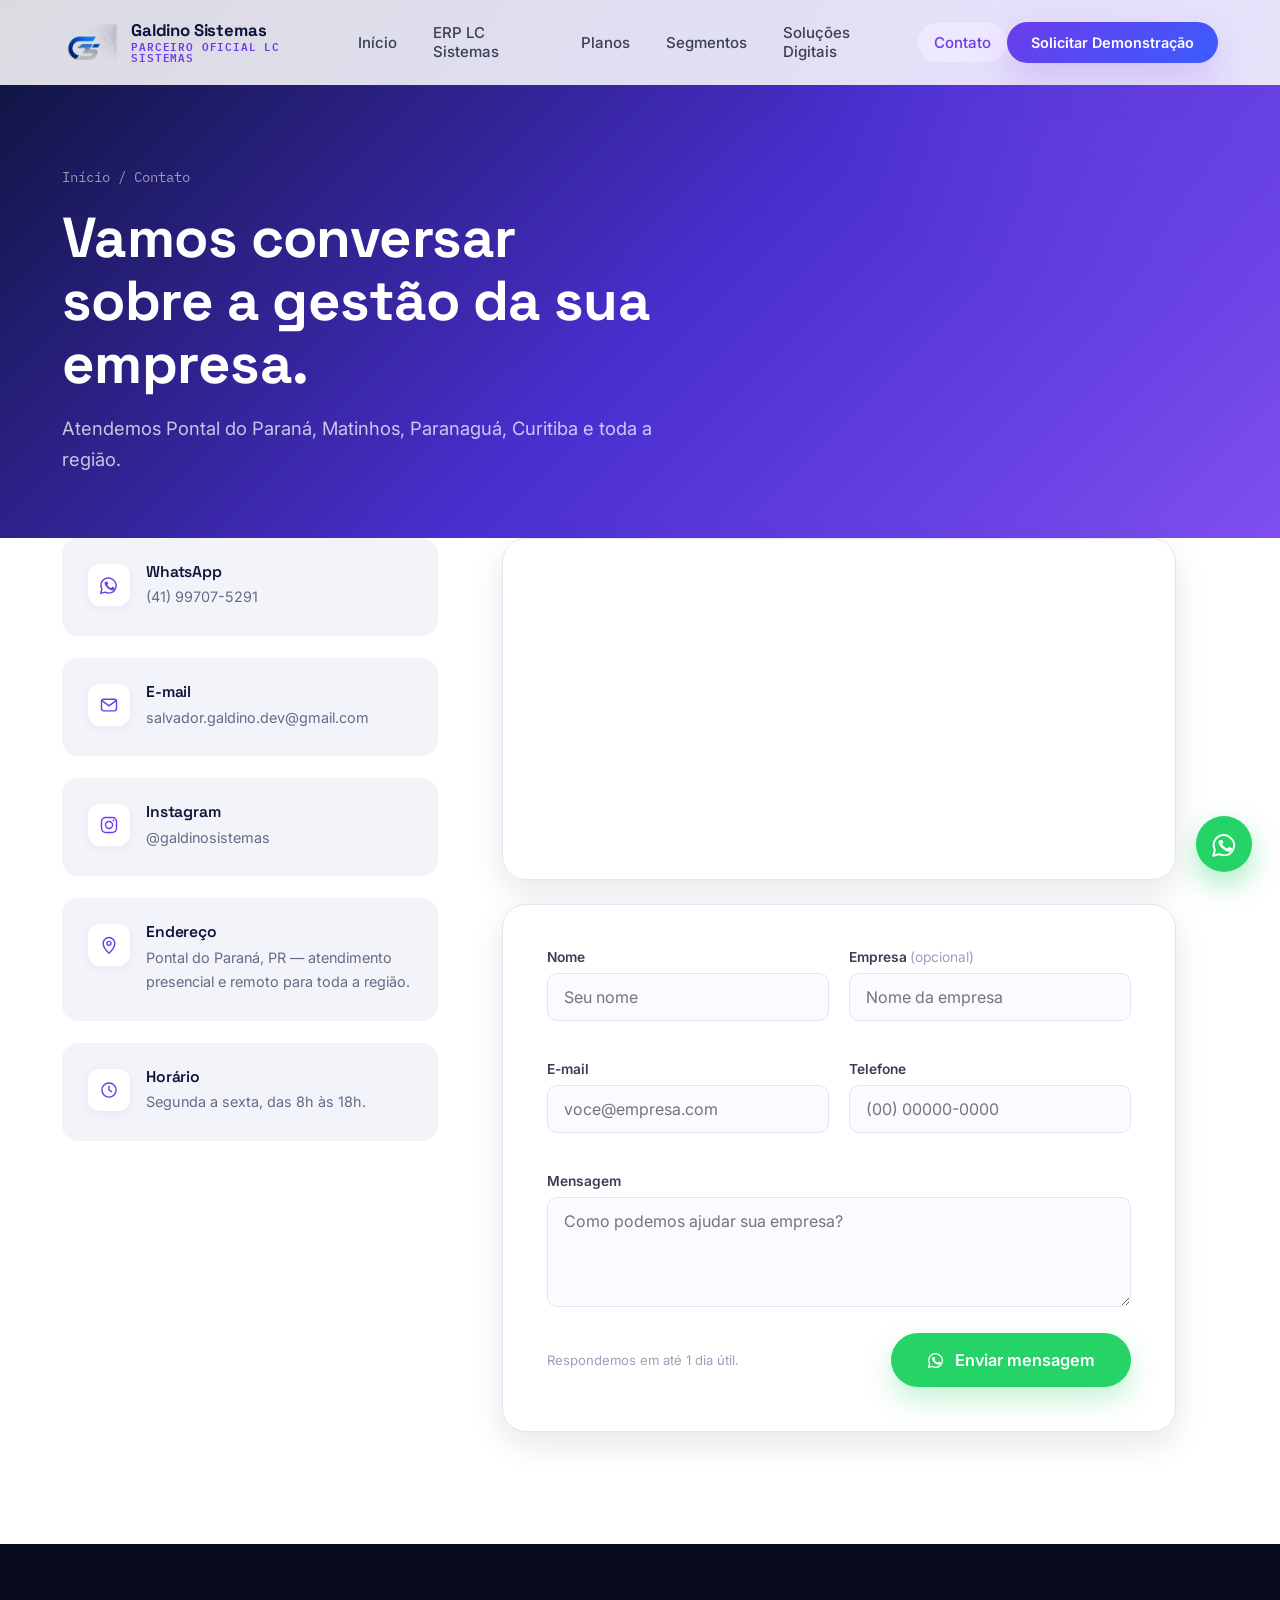
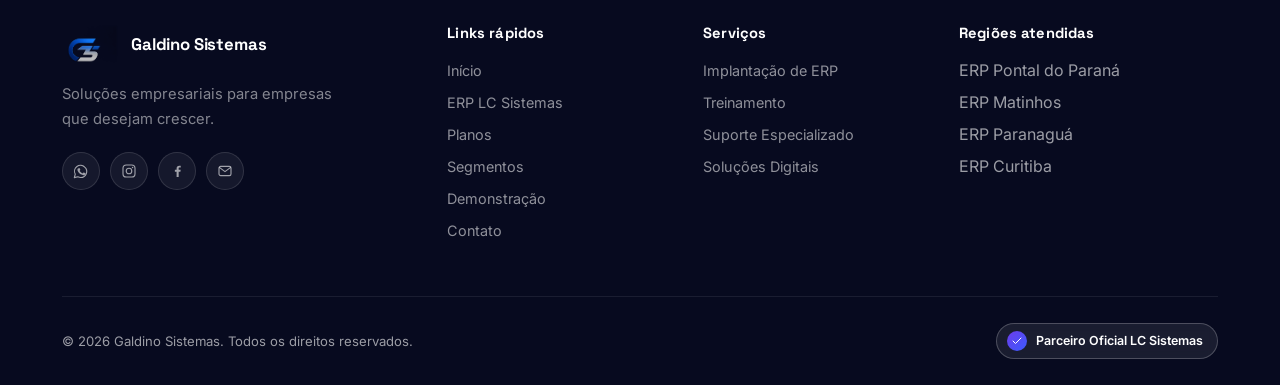
==== commit 7cd4d410: "Adiciona pagina de Planos e Servicos com precos LC Sistemas" ====
--- a/contato.html
+++ b/contato.html
@@ -87,6 +87,7 @@
     <nav class="main-nav" id="main-nav">
       <a href="index.html">Início</a>
       <a href="erp.html">ERP LC Sistemas</a>
+      <a href="planos.html">Planos</a>
       <a href="segmentos.html">Segmentos</a>
       <a href="index.html#solucoes-digitais">Soluções Digitais</a>
       <a href="contato.html">Contato</a>
@@ -193,7 +194,7 @@
       </div>
       <div class="footer-col">
         <h5>Links rápidos</h5>
-        <ul><li><a href="index.html">Início</a></li><li><a href="erp.html">ERP LC Sistemas</a></li><li><a href="segmentos.html">Segmentos</a></li><li><a href="demonstracao.html">Demonstração</a></li><li><a href="contato.html">Contato</a></li></ul>
+        <ul><li><a href="index.html">Início</a></li><li><a href="erp.html">ERP LC Sistemas</a></li><li><a href="planos.html">Planos</a></li><li><a href="segmentos.html">Segmentos</a></li><li><a href="demonstracao.html">Demonstração</a></li><li><a href="contato.html">Contato</a></li></ul>
       </div>
       <div class="footer-col">
         <h5>Serviços</h5>
--- a/css/style.css
+++ b/css/style.css
@@ -507,6 +507,84 @@
 .module-card h4 { font-family: var(--font-display); font-size: 1.02rem; color: var(--navy-900); margin-bottom: 6px; font-weight: 600; }
 .module-card p { font-size: 0.86rem; margin: 0; }
 
+/* ---------- 8b. PLANOS / PREÇOS ---------- */
+.plan-filter-row { margin-bottom: 40px; }
+
+.plans-grid { grid-template-columns: repeat(3, 1fr); }
+
+.plan-card {
+  position: relative;
+  display: flex;
+  flex-direction: column;
+  background: var(--white);
+  border: 1px solid var(--line);
+  border-radius: var(--r-lg);
+  padding: 32px 26px;
+  text-align: left;
+  transition: transform 0.3s ease, box-shadow 0.3s ease, border-color 0.3s ease;
+}
+.plan-card:hover { transform: translateY(-6px); box-shadow: var(--shadow-md); border-color: var(--purple-400); }
+.plan-card.featured { border-color: var(--purple-400); box-shadow: var(--shadow-purple); }
+
+.plan-tag {
+  position: absolute;
+  top: -13px;
+  left: 26px;
+  background: var(--grad-accent);
+  color: var(--white);
+  font-family: var(--font-mono);
+  font-size: 0.68rem;
+  font-weight: 600;
+  letter-spacing: 0.06em;
+  text-transform: uppercase;
+  padding: 6px 14px;
+  border-radius: var(--r-pill);
+  box-shadow: var(--shadow-purple);
+}
+
+.plan-card .plan-icon {
+  width: 50px; height: 50px;
+  border-radius: 13px;
+  background: var(--purple-100);
+  color: var(--purple-600);
+  display: flex; align-items: center; justify-content: center;
+  margin-bottom: 18px;
+}
+.plan-card .plan-icon svg { width: 23px; height: 23px; }
+
+.plan-card .plan-cat { margin-bottom: 10px; }
+.plan-card h4 { font-family: var(--font-display); font-size: 1.08rem; color: var(--navy-900); font-weight: 600; margin-bottom: 8px; }
+.plan-card .plan-desc { font-size: 0.88rem; margin-bottom: 22px; flex-grow: 1; }
+
+.plan-price { display: flex; align-items: baseline; gap: 6px; margin-bottom: 22px; }
+.plan-price .price-value { font-family: var(--font-display); font-size: 1.85rem; font-weight: 700; color: var(--navy-900); letter-spacing: -0.01em; }
+.plan-price .price-period { font-size: 0.82rem; color: var(--graphite-500); }
+.plan-price.price-consult .price-value { font-size: 1.12rem; font-weight: 600; }
+
+.plan-card .btn { margin-top: auto; width: 100%; }
+
+.plans-note {
+  display: flex;
+  align-items: flex-start;
+  gap: 16px;
+  background: var(--grad-soft);
+  border: 1px solid var(--purple-100);
+  border-radius: var(--r-lg);
+  padding: 22px 26px;
+  margin-bottom: 52px;
+}
+.plans-note .note-icon {
+  width: 40px; height: 40px; flex-shrink: 0;
+  border-radius: 11px;
+  background: var(--white);
+  color: var(--purple-600);
+  display: flex; align-items: center; justify-content: center;
+  box-shadow: var(--shadow-sm);
+}
+.plans-note .note-icon svg { width: 19px; height: 19px; }
+.plans-note p { font-size: 0.92rem; color: var(--graphite-700); margin: 0; }
+.plans-note strong { color: var(--navy-900); }
+
 /* ---------- 9. SEGMENTOS ---------- */
 .segment-grid { grid-template-columns: repeat(5, 1fr); }
 .segment-card {
--- a/css/responsive.css
+++ b/css/responsive.css
@@ -9,6 +9,7 @@
   .container { padding: 0 26px; }
   .module-grid { grid-template-columns: repeat(3, 1fr); }
   .segment-grid { grid-template-columns: repeat(4, 1fr); }
+  .plans-grid { grid-template-columns: repeat(2, 1fr); }
   .grid-4 { grid-template-columns: repeat(2, 1fr); }
   .footer-grid { grid-template-columns: 1.4fr 1fr 1fr; }
   .footer-grid .footer-col:last-child { grid-column: 1 / -1; }
@@ -75,6 +76,8 @@
   .grid-3 { grid-template-columns: repeat(2, 1fr); }
   .module-grid { grid-template-columns: repeat(3, 1fr); }
   .segment-grid { grid-template-columns: repeat(3, 1fr); }
+  .plans-grid { grid-template-columns: repeat(2, 1fr); }
+  .plans-note { flex-direction: column; }
 
   .timeline-track { grid-template-columns: repeat(5, 1fr); gap: 10px; }
   .timeline-track::before { left: 8%; right: 8%; }
@@ -115,6 +118,12 @@
   .segment-grid { grid-template-columns: repeat(2, 1fr); gap: 14px; }
   .module-card, .segment-card { padding: 18px 14px; }
 
+  .plans-grid { grid-template-columns: 1fr; gap: 16px; }
+  .plan-card { padding: 26px 20px; }
+  .plan-price .price-value { font-size: 1.6rem; }
+  .plans-note { padding: 18px 20px; gap: 12px; }
+  .plans-note p { font-size: 0.88rem; }
+
   .timeline-track { grid-template-columns: 1fr; gap: 30px; }
   .timeline-track::before { top: 0; bottom: 0; left: 34px; right: auto; width: 2px; height: auto; background: repeating-linear-gradient(180deg, var(--purple-400) 0 8px, transparent 8px 16px); }
   .timeline-step { display: flex; align-items: flex-start; gap: 18px; text-align: left; }
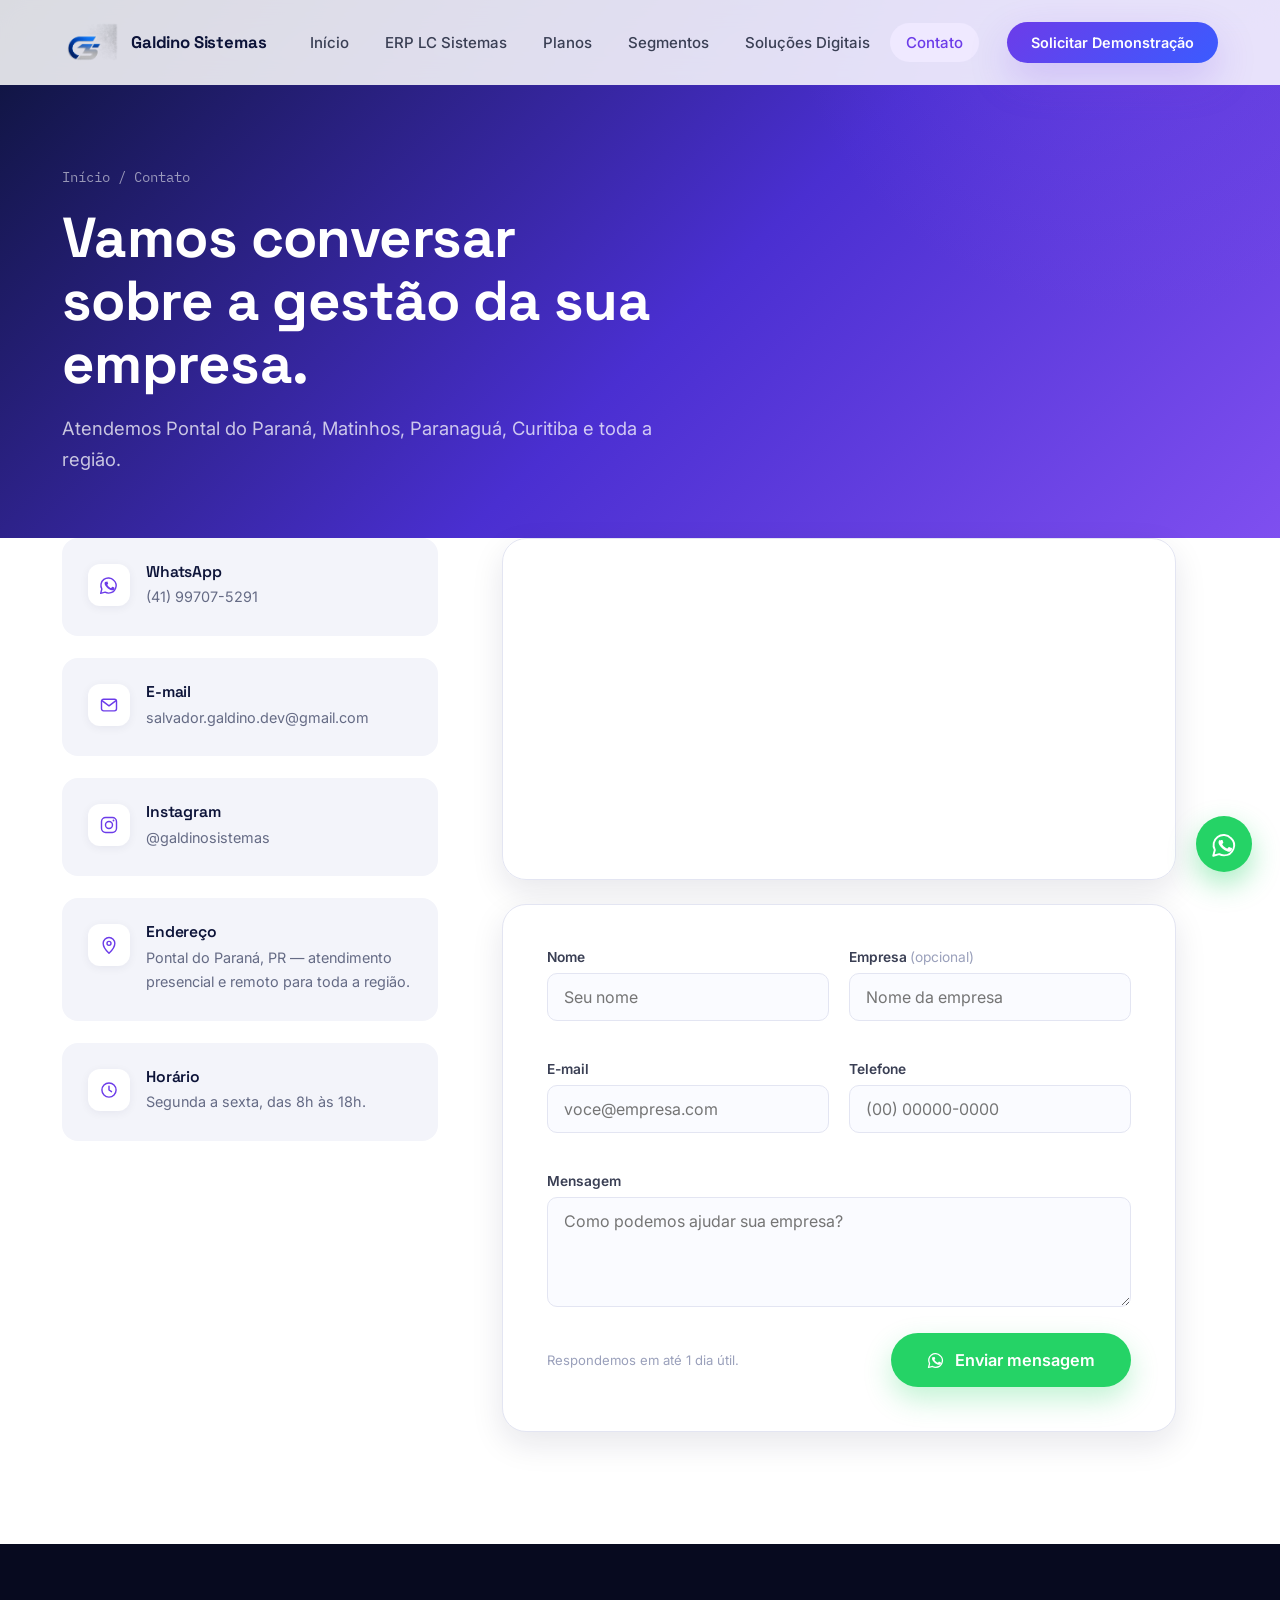
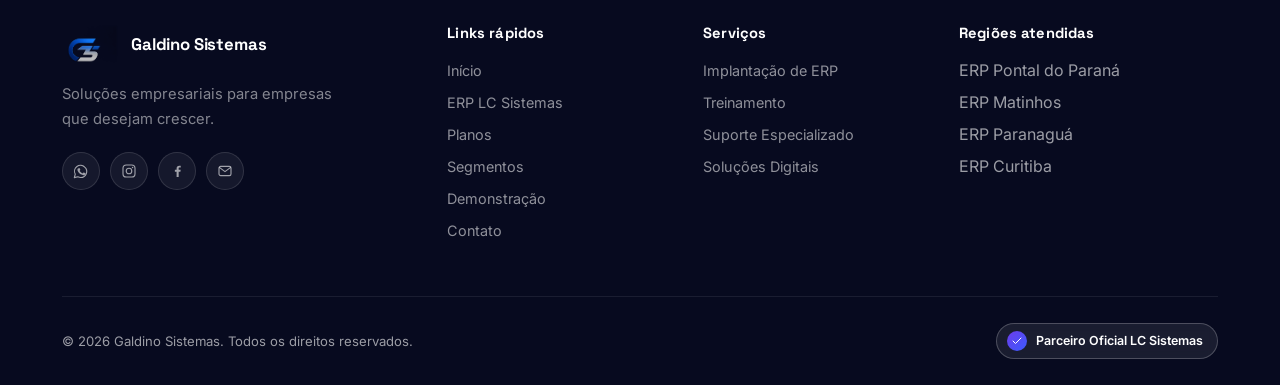
==== commit f4dd9f7f: "sua mensagem aqui" ====
--- a/contato.html
+++ b/contato.html
@@ -82,7 +82,7 @@
   <div class="container">
     <a href="index.html" class="brand">
       <img src="img/galdino-logo.png" alt="Galdino Sistemas">
-      <span class="brand-text"><strong>Galdino Sistemas</strong><span>Parceiro Oficial LC Sistemas</span></span>
+      <span class="brand-text"><strong>Galdino Sistemas</strong></span>
     </a>
     <nav class="main-nav" id="main-nav">
       <a href="index.html">Início</a>
--- a/css/style.css
+++ b/css/style.css
@@ -396,31 +396,70 @@
   backdrop-filter: blur(10px);
   box-shadow: var(--shadow-lg);
   animation: float-panel 7s ease-in-out infinite;
+  overflow: hidden;
 }
 .dash-mock .dash-topbar {
   display: flex;
   align-items: center;
   gap: 8px;
   margin-bottom: 18px;
-}
-.dash-mock .dash-topbar span { width: 9px; height: 9px; border-radius: 50%; background: rgba(255,255,255,0.28); }
-.dash-mock .dash-topbar .dash-title {
-  margin-left: 8px;
+  min-width: 0;
+}
+.dash-mock .dash-topbar-dots { display: flex; align-items: center; gap: 6px; flex: none; }
+.dash-mock .dash-topbar-dots span { width: 9px; height: 9px; border-radius: 50%; background: rgba(255,255,255,0.28); }
+.dash-mock .dash-brand { display: flex; align-items: center; gap: 6px; min-width: 0; overflow: hidden; }
+.dash-mock .dash-brand img { width: 16px; height: 16px; object-fit: contain; flex: none; border-radius: 4px; }
+.dash-mock .dash-title {
   font-family: var(--font-mono);
   font-size: 0.72rem;
   color: rgba(255,255,255,0.55);
-  letter-spacing: 0.04em;
-}
+  letter-spacing: 0.02em;
+  white-space: nowrap;
+  overflow: hidden;
+  text-overflow: ellipsis;
+  min-width: 0;
+}
+.dash-mock .dash-live {
+  margin-left: auto;
+  flex: none;
+  display: flex;
+  align-items: center;
+  gap: 6px;
+  font-family: var(--font-mono);
+  font-size: 0.66rem;
+  color: #7ce8b6;
+  letter-spacing: 0.03em;
+  white-space: nowrap;
+}
+.dash-mock .dash-live-dot { width: 6px; height: 6px; border-radius: 50%; background: #4ade80; animation: live-pulse 1.8s ease-in-out infinite; }
+
 .dash-kpis { display: grid; grid-template-columns: repeat(3, 1fr); gap: 10px; margin-bottom: 16px; }
 .dash-kpi {
+  display: flex;
+  align-items: flex-start;
+  gap: 9px;
   background: rgba(255,255,255,0.07);
   border: 1px solid rgba(255,255,255,0.1);
   border-radius: var(--r-sm);
-  padding: 12px 14px;
-}
-.dash-kpi .kpi-label { font-size: 0.68rem; color: rgba(255,255,255,0.5); text-transform: uppercase; letter-spacing: 0.05em; font-family: var(--font-mono); }
-.dash-kpi .kpi-value { font-family: var(--font-mono); font-size: 1.28rem; font-weight: 600; color: var(--white); margin-top: 6px; }
-.dash-kpi .kpi-trend { font-size: 0.72rem; color: #7ce8b6; margin-top: 3px; }
+  padding: 12px 12px;
+  min-width: 0;
+}
+.dash-kpi .kpi-icon {
+  flex: none;
+  width: 26px;
+  height: 26px;
+  border-radius: 8px;
+  display: flex;
+  align-items: center;
+  justify-content: center;
+  background: linear-gradient(150deg, #a98bff, #6c3ce9);
+  color: var(--white);
+}
+.dash-kpi .kpi-icon .icon { width: 14px; height: 14px; }
+.dash-kpi .kpi-body { min-width: 0; }
+.dash-kpi .kpi-label { font-size: 0.66rem; color: rgba(255,255,255,0.5); text-transform: uppercase; letter-spacing: 0.05em; font-family: var(--font-mono); white-space: nowrap; overflow: hidden; text-overflow: ellipsis; }
+.dash-kpi .kpi-value { font-family: var(--font-mono); font-size: 1.2rem; font-weight: 600; color: var(--white); margin-top: 5px; white-space: nowrap; }
+.dash-kpi .kpi-trend { font-size: 0.72rem; color: #7ce8b6; margin-top: 3px; white-space: nowrap; }
 
 .dash-chart {
   background: rgba(255,255,255,0.06);
@@ -429,7 +468,7 @@
   padding: 16px 16px 10px;
   margin-bottom: 14px;
 }
-.dash-chart .chart-label { font-family: var(--font-mono); font-size: 0.7rem; color: rgba(255,255,255,0.5); margin-bottom: 12px; }
+.dash-chart .chart-label { font-family: var(--font-mono); font-size: 0.7rem; color: rgba(255,255,255,0.5); margin-bottom: 12px; white-space: nowrap; overflow: hidden; text-overflow: ellipsis; }
 .chart-bars { display: flex; align-items: flex-end; gap: 8px; height: 92px; }
 .chart-bars span {
   flex: 1;
@@ -451,6 +490,10 @@
 }
 
 @keyframes grow-bar { to { transform: scaleY(1); } }
+@keyframes live-pulse {
+  0%, 100% { opacity: 1; box-shadow: 0 0 0 0 rgba(74,222,128,0.5); }
+  50% { opacity: .6; box-shadow: 0 0 0 4px rgba(74,222,128,0); }
+}
 @keyframes float-panel {
   0%, 100% { transform: translateY(0); }
   50% { transform: translateY(-10px); }
